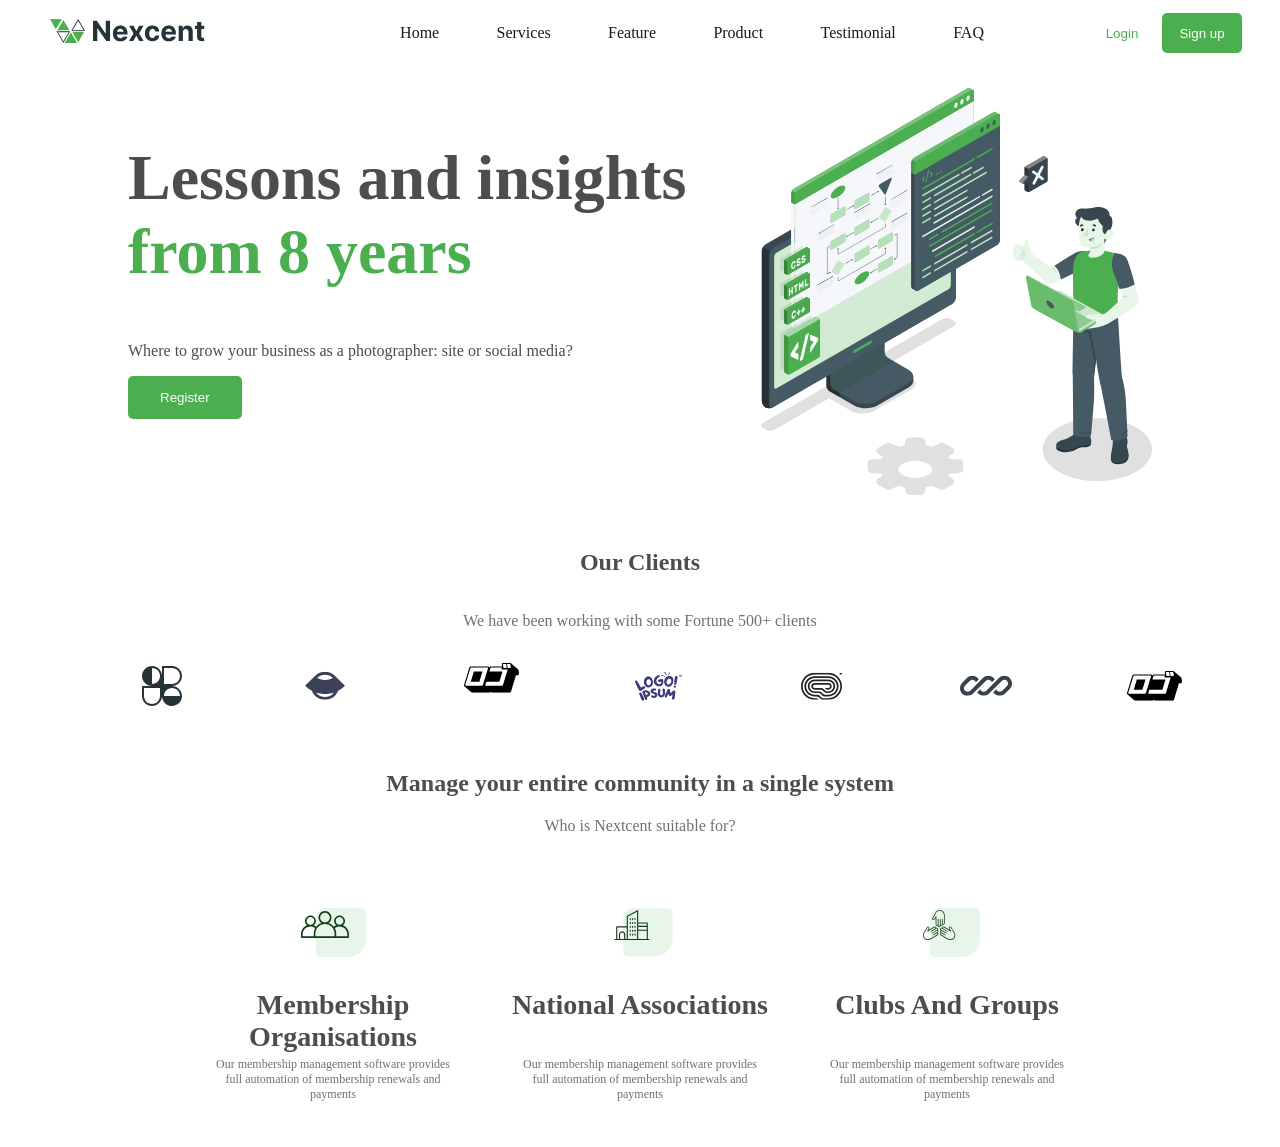
==== index.html @ 5fddf8cb "added community container to main" ====
<!DOCTYPE html>
<html lang="en">
<head>
    <meta charset="UTF-8">
    <meta name="viewport" content="width=device-width, initial-scale=1.0">
    <title>Portfolio</title>
    <link rel="stylesheet" href="assets/css/styles.css">
    <link rel="stylesheet" href="assets/css/global.css">
    <link rel="stylesheet" href="https://cdnjs.cloudflare.com/ajax/libs/font-awesome/6.4.0/css/all.min.css">
</head>
<body>

    <!-- header content start -->
    <header>
        <div class="flex-header">
            <div class="company-logo">
                <div class="company-img">
                    <img src="assets/images/svg/logo/header-company-logo.svg" alt="Company Logo">
                </div>
            </div>
            <div class="group-menu">
                <nav class="heading-navigation">
                    <ul class="navbar-items">
                        <li class="navbar-item"><a href="#">Home</a></li>
                        <li class="navbar-item"><a href="#">Services</a></li>
                        <li class="navbar-item"><a href="#">Feature</a></li>
                        <li class="navbar-item"><a href="#">Product</a></li>
                        <li class="navbar-item"><a href="#">Testimonial</a></li>
                        <li class="navbar-item"><a href="#">FAQ</a></li>
                    </ul>
                </nav>
            </div>
            <div class="login-signup">
                <div class="login-area">
                    <button>Login</button>
                </div>
                <div class="signup-area">
                    <button>Sign up</button>
                </div>
            </div>
        </div>
    </header>
    <!-- header content end -->

    <!-- main content start -->
    <main>
        <div class="flex-main">
            <!-- hero container start-->
            <section class="hero">
                <div class="hero-container">
                    <div class="hero-side hero-left-frame">
                        <div class="hero-text">
                            <h1>Lessons and insights <span style="color: var(--green-bg-color)">from 8 years</span></h1>
                            <p>Where to grow your business as a photographer: site or social media?</p>
                        </div>
                        <div class="hero-button">
                            <button>Register</button>
                        </div>
                    </div>
                    <div class="hero-side hero-right-illustration">
                        <div class="right-illustration">
                            <img src="assets/images/svg/main/main-right-side.svg" alt="" class="src">
                        </div>
                    </div>
                </div>
            </section>
            <!-- hero container end-->


            <!-- clients container end-->
            <section class="clients">
                <div class="clients-container">
                    <div class="clients-start">
                        <h2>Our Clients</h2>
                        <p>We have been working with some Fortune 500+ clients</p>
                    </div>
                    <div class="clients-end">
                        <nav class="client-logos navigation">
                            <ul class="clients-nav-items">
                                <li class="clients-nav-item">
                                    <img src="assets/images/svg/main/client/client-logo-1.svg" alt="Client Logo 1">
                                </li>
                                <li class="clients-nav-item">
                                    <img src="assets/images/svg/main/client/client-logo-2.svg" alt="Client Logo 1">
                                </li>
                                <li class="clients-nav-item">
                                    <img src="assets/images/svg/main/client/client-logo-3.svg" alt="Client Logo 1">
                                </li>
                                <li class="clients-nav-item">
                                    <img src="assets/images/svg/main/client/client-logo-4.svg" alt="Client Logo 1">
                                </li>
                                <li class="clients-nav-item">
                                    <img src="assets/images/svg/main/client/client-logo-5.svg" alt="Client Logo 1">
                                </li>
                                <li class="clients-nav-item">
                                    <img src="assets/images/svg/main/client/client-logo-6.svg" alt="Client Logo 1">
                                </li>
                                <li class="clients-nav-item">
                                    <img src="assets/images/svg/main/client/client-logo-7.svg" alt="Client Logo 1">
                                </li>
                            </ul>
                        </nav>
                    </div>
                </div>
            </section>
            <!-- clients container end-->


            <!-- community container start-->
            <section class="community">
                <div class="community-container">
                    <div class="community-start">
                        <h2>Manage your entire community in a single system</h2>
                        <p>Who is Nextcent suitable for?</p>
                    </div>
                    <div class="community-end">
                        <div class="community-members">
                            <div class="community-membership">
                                <div class="member">
                                    <img src="assets/images/svg/main/community/logo-1.svg" alt="Member Logo">
                                    <h3>Membership Organisations</h3>
                                </div>
                                <div class="frame-bottom">
                                    <p>Our membership management software provides full automation of membership renewals and payments</p>
                                </div>
                            </div>
                            <div class="community-membership">
                                <div class="member">
                                    <img src="assets/images/svg/main/community/logo-2.svg" alt="Member Logo">
                                    <h3>National Associations</h3>
                                </div>
                                <div class="frame-bottom">
                                    <p>Our membership management software provides full automation of membership renewals and payments</p>
                                </div>
                            </div>
                            <div class="community-membership">
                                <div class="member">
                                    <img src="assets/images/svg/main/community/logo-3.svg" alt="Member Logo">
                                    <h3>Clubs And Groups</h3>
                                </div>
                                <div class="frame-bottom">
                                    <p>Our membership management software provides full automation of membership renewals and payments</p>
                                </div>
                            </div>
                        </div>
                    </div>
                </div>
            </section>
            <!-- community container end-->

        </div>

    </main>
    <!-- main content end -->

</body>
</html>
---- assets/css/styles.css ----
.flex-header{
    width: 1200px;
    display: flex;
    margin: 0 auto;
}

/* company logo */
.company-logo{
    padding:0 10px;
    width: 17%;
    display: flex;
    gap:10px;
    align-self: center;
}

/* group-menu */
.group-menu{
    width: 70%;
    align-self: center;
}
/* heading navigation*/
.heading-navigation{
    padding:0 100px;
}
.heading-navigation .navbar-items {
    display: flex;
    justify-content: space-between;
    align-items: center;
    gap: 20px;
}
.heading-navigation .navbar-item, a{
    list-style: none;
    text-decoration: none;
    color: #18191F;
    font-size: 16px;
}

/* login-signup navigation */
.login-signup{
    width: 13%;
    display: flex;
    justify-content: center;
    align-self: center;
}

.login-signup {
    background-color: #ffffff;
}

.login-signup button{
    background-color: var(--white-color);
    width: 80px;
    height: 40px;
    color: var(--green-bg-color);
    border-radius: 5px;
    border: none;
}
.login-signup .signup-area button{
    background-color: var(--green-bg-color);
    color: var(--white-color);
}




/* main flex hero */
/* main flex hero */
/* main flex hero */

.hero{
    margin: 0 50px;
    /*background-color: #7f2e5c;*/
}
.hero-container{
    margin: 0 40px;
    display: flex;
    /*background-color: #c86f6f;*/
}
.hero-left-frame{
    margin: 30px 30px;
    /*background-color: #9b59b6;*/
    flex: 70%;
}
.hero-left-frame h1{
    color: var(--gray-color);
    font-size: 64px;
}
.hero-left-frame p{
    font-size: 16px;
    font-weight: 400;
    color: var(--gray-color);
}
.hero-button button {
    padding: 14px 32px;
    background-color: var(--green-bg-color);
    border-radius: 5px;
    border: none;
    color: var(--white-color);
}

.hero-right-illustration{
    margin: 30px 30px;
    /*background-color: #9b59b6;*/
    flex: 30%;
}

.right-illustration img{
    width: 391px;
    height: 407px;
}

/* main flex clients */
/* main flex clients */
/* main flex clients */

.clients{
    margin: 0 50px;
    /*background-color: #7f2e5c;*/
}
.clients-container{
    margin: 0 40px;
    display: flex;
    flex-direction: column;
    /*background-color: #c86f6f;*/
}
.clients-start {
    display: flex;
    flex-direction: column;
}

.clients-start > * {
    text-align: center;
}
.clients-start > h2 {
    color: var(--gray-color)
}
.clients-start > p {
    color: var(--info-gray-color)
}

.clients-end .client-logos .clients-nav-items {
    display: flex;
    flex-direction: row;
    justify-content: space-between;
}

.clients-end .client-logos .clients-nav-item {
    list-style: none;
}

/* main flex community */
/* main flex community */
/* main flex community */

.community{
    margin: 0 50px;
    padding: 20px 0;
    /*background-color: #7f2e5c;*/
}
.community-container{
    width: 100%;
    display: flex;
    flex-direction: column;
    align-items: center;
    gap: 50px;
    /*background-color: #c86f6f;*/
}
.community-start > * {
    text-align: center;
}
.community-start > h2 {
    color: var(--gray-color);
}
.community-start > p {
    color: var(--info-gray-color);
}
.community-members {
    display: flex;
    text-align: center;
    gap: 40px;
}
.community-membership .member{
    width: 267px;
    height: 144px;
}
.community-membership .frame-bottom{
    width: 251px;
    height: 60px;
    margin: 2px 8px;
    text-align: center;
}
.community-members img {
    width: 65px;
    height: 56px;
}
.community-members h3 {
    color: var(--gray-color);
    font-size: 28px;
    font-weight: 700;
}
.community-members  p {
    color: var(--info-gray-color);
    font-size: 12px;
}
---- assets/css/global.css ----
:root {
    --white-color: white;
    --green-bg-color: #4CAF4F;

    --gray-color: #4D4D4D;
    --info-gray-color: #717171;
}
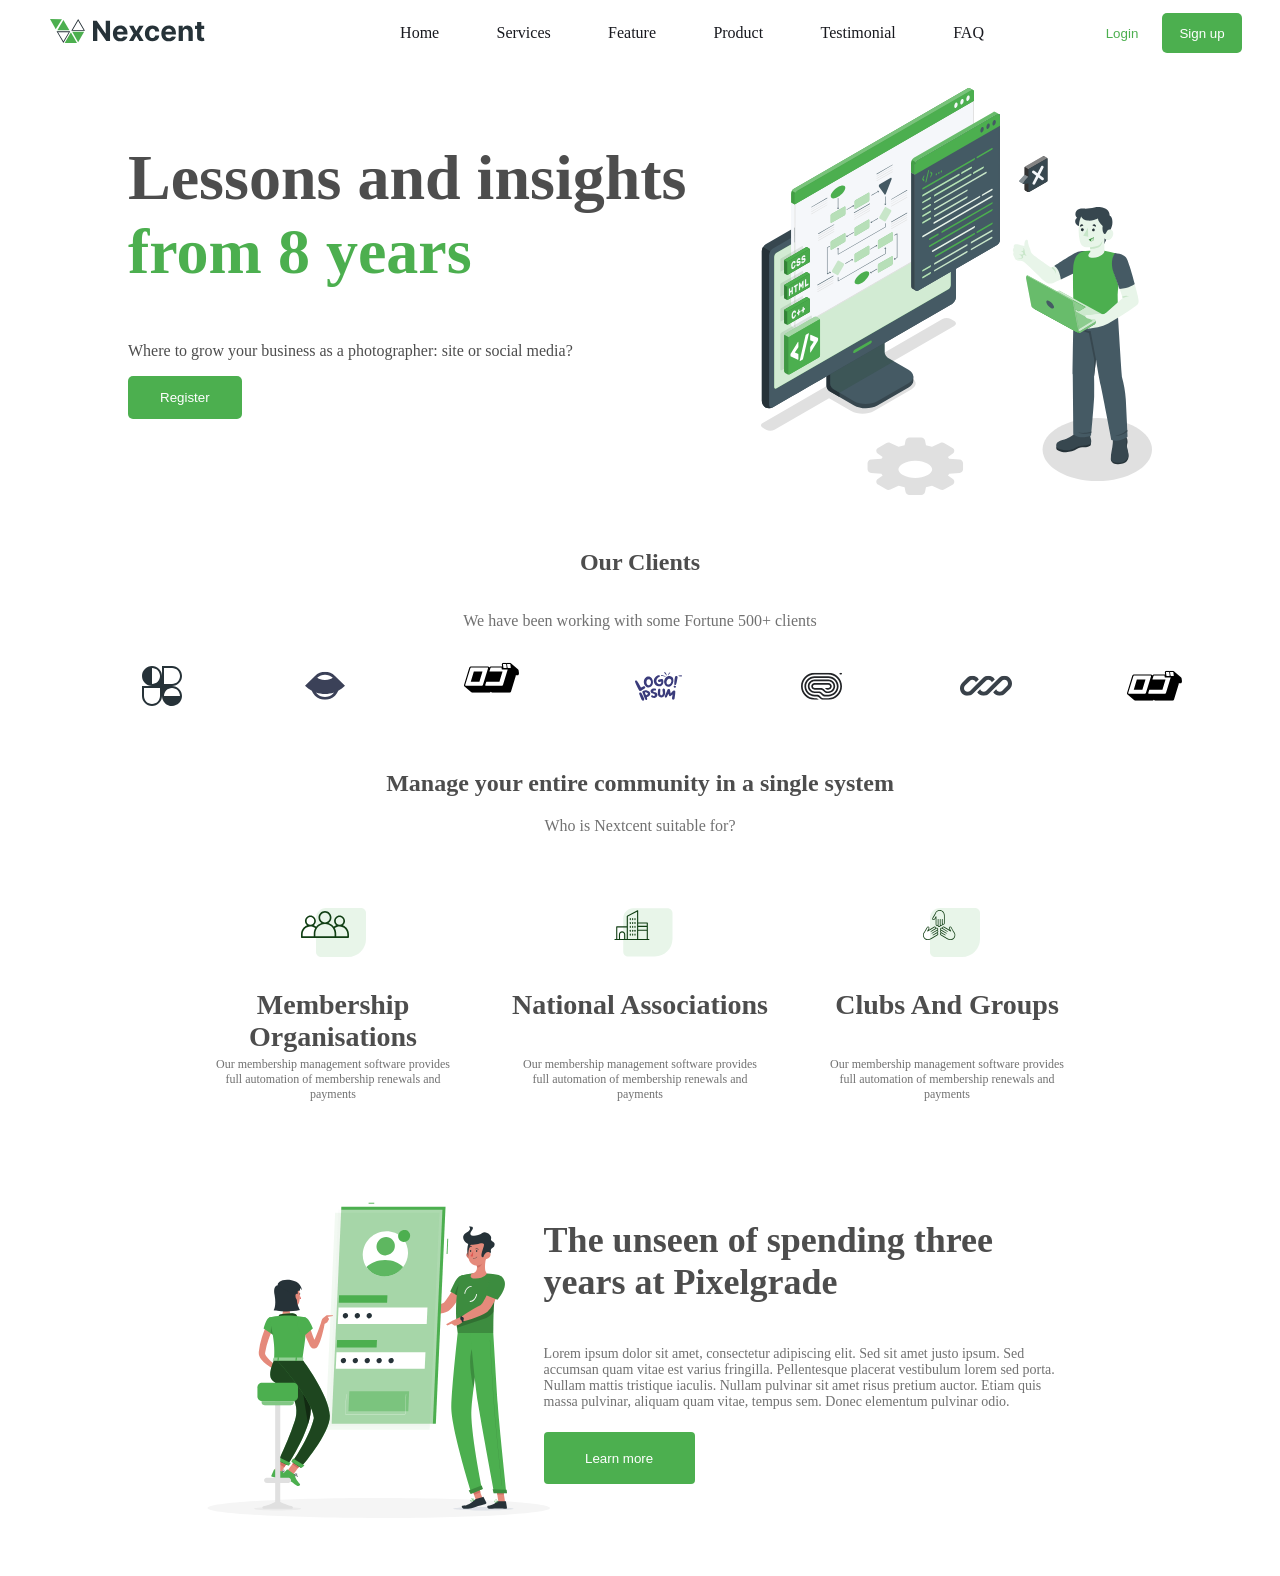
==== commit 7ebb7317: "added unlock to second body main container" ====
--- a/index.html
+++ b/index.html
@@ -150,6 +150,32 @@
 
         </div>
 
+
+        <!-- second body content start -->
+        <div class="second-body">
+
+            <!-- unlock container start-->
+            <section class="unlock">
+                <div class="unlock-container container">
+                    <div class="unlock-start">
+                        <img src="assets/images/svg/body/unlock/logo-1.svg" alt=""/>
+                    </div>
+                    <div class="unlock-end">
+                        <div class="unlock-frame">
+                            <div class="unlock-content">
+                                <h1>The unseen of spending three years at Pixelgrade</h1>
+                                <p>Lorem ipsum dolor sit amet, consectetur adipiscing elit. Sed sit amet justo ipsum. Sed accumsan quam vitae est varius fringilla. Pellentesque placerat vestibulum lorem sed porta. Nullam mattis tristique iaculis. Nullam pulvinar sit amet risus pretium auctor. Etiam quis massa pulvinar, aliquam quam vitae, tempus sem. Donec elementum pulvinar odio.</p>
+                            </div>
+                            <button>Learn more</button>
+                        </div>
+                    </div>
+                </div>
+            </section>
+            <!-- unlock container end-->
+
+        </div>
+        <!-- body content end -->
+
     </main>
     <!-- main content end -->
 
--- a/assets/css/styles.css
+++ b/assets/css/styles.css
@@ -202,3 +202,53 @@
     color: var(--info-gray-color);
     font-size: 12px;
 }
+
+/* second body unlock */
+/* second body unlock */
+/* second body unlock */
+
+.community{
+    max-width: 1440px;
+    margin: 0 50px;
+    /*background-color: #7f2e5c;*/
+}
+.unlock {
+    padding: 50px 0;
+}
+.unlock-container{
+    margin: 0 150px;
+    display: flex;
+}
+.unlock-start{
+    display: flex;
+    width: 40%;
+}
+.unlock-end{
+    display: flex;
+    width: 60%;
+}
+.unlock-content {
+    width: 90%;
+    display: flex;
+    flex-direction: column;
+}
+.unlock-content h1 {
+    color: var(--gray-color);
+    font-size: 36px;
+    font-weight: 600;
+}
+.unlock-content p {
+    color: var(--info-gray-color);
+    font-size: 14px;
+    font-weight: 400;
+    padding-bottom: 8px;
+}
+.unlock-frame button {
+    width:151px;
+    height: 52px;
+    background-color: var(--green-bg-color);
+    color:var(--white-color);
+    border-radius: 4px;
+    border:none;
+}
+
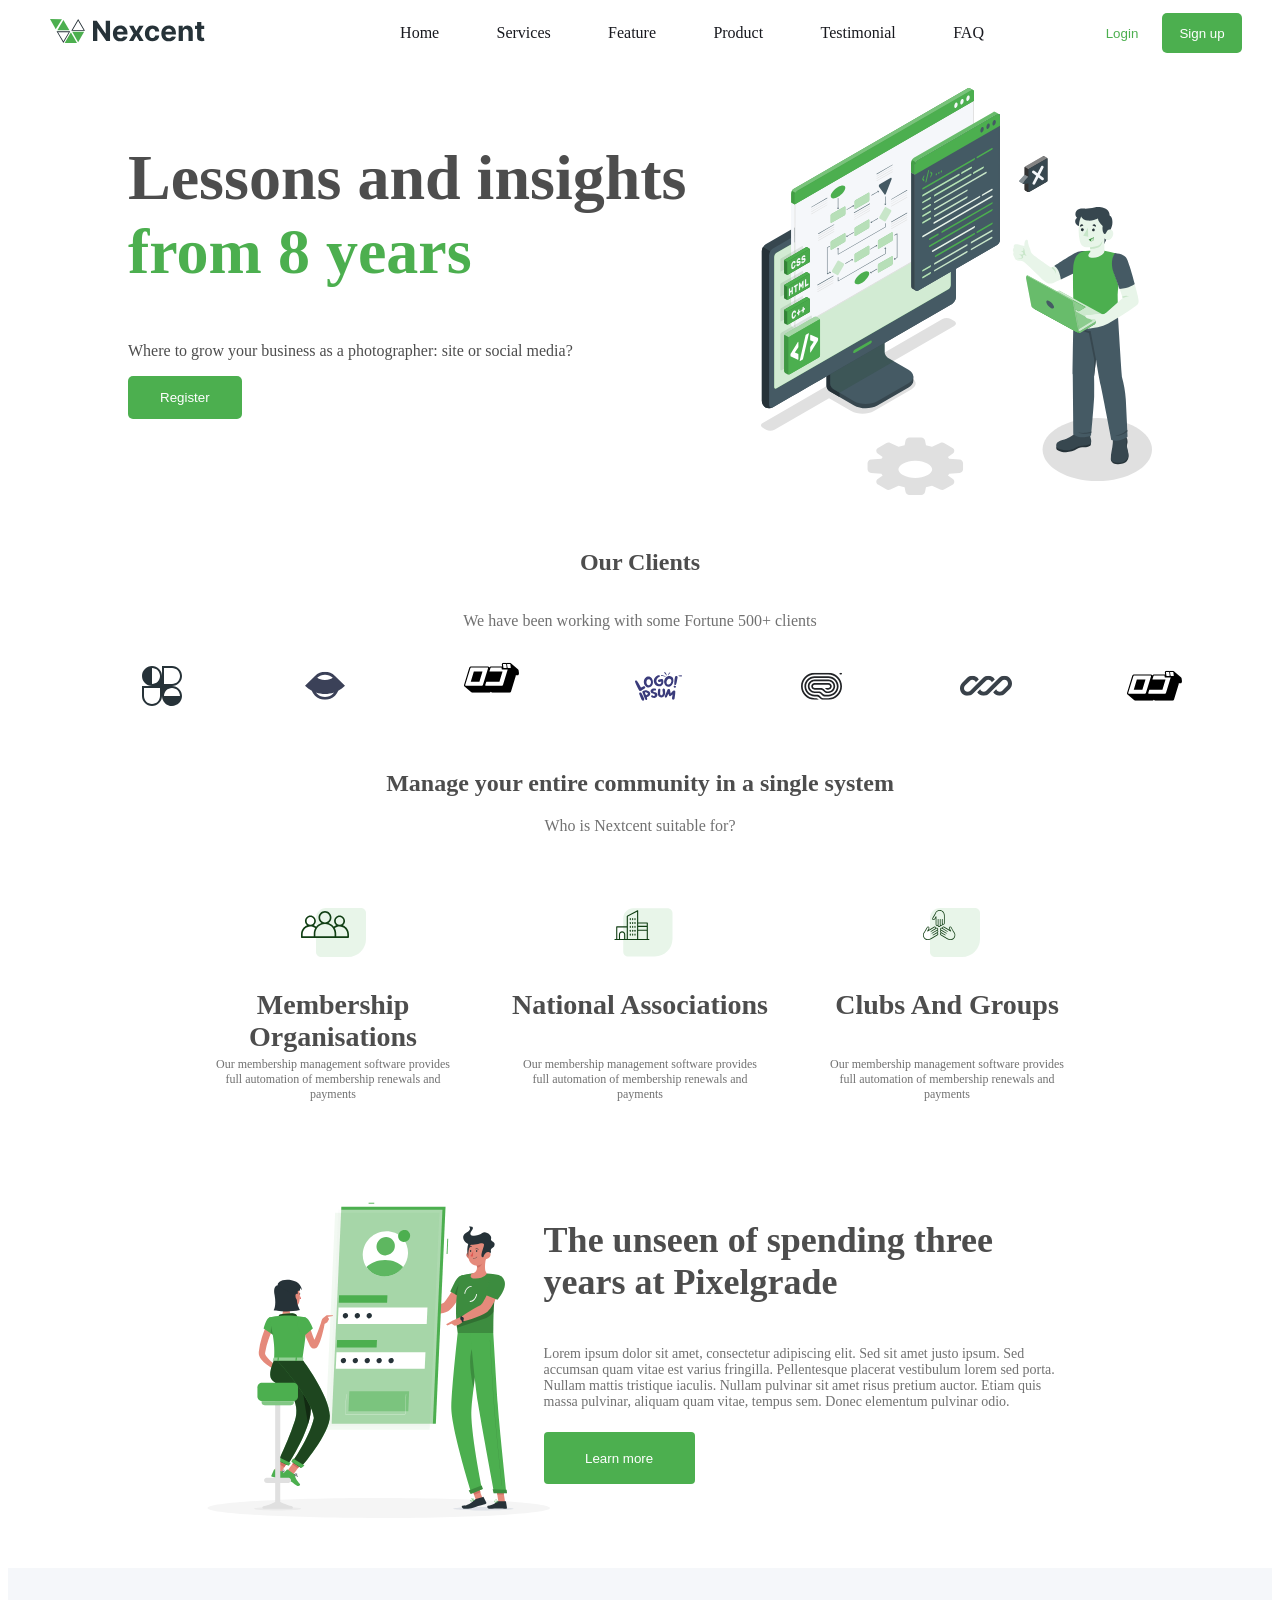
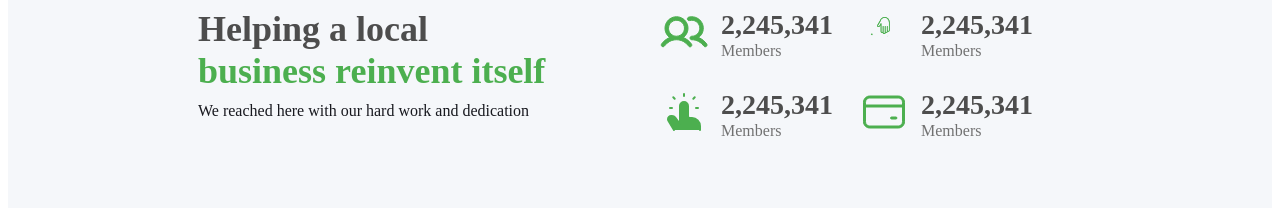
==== commit f591122a: "added achievements to second body container" ====
--- a/index.html
+++ b/index.html
@@ -173,6 +173,60 @@
             </section>
             <!-- unlock container end-->
 
+            <!-- achievements container start-->
+            <section class="achievements">
+                <div class="achievements-container container">
+                    <div class="achievements-start">
+                        <div class="header">
+                            <p class="title1">Helping a local</p>
+                            <p class="title2">business reinvent itself</p>
+                        </div>
+                        <p class="description">We reached here with our hard work and dedication</p>
+                    </div>
+                    <div class="achievements-end">
+                        <div class="achievements-counts">
+                            <div class="achievements-row">
+                                <div class="achievements-logo">
+                                    <img src="assets/images/svg/body/achievements/logo-1.svg" alt=""/>
+                                </div>
+                                <div class="achievements-text">
+                                    <h4>2,245,341</h4>
+                                    <p>Members</p>
+                                </div>
+                            </div>
+                            <div class="achievements-row">
+                                <div class="achievements-logo">
+                                    <img src="assets/images/svg/body/achievements/logo-2.svg" alt=""/>
+                                </div>
+                                <div class="achievements-text">
+                                    <h4>2,245,341</h4>
+                                    <p>Members</p>
+                                </div>
+                            </div>
+                            <div class="achievements-row">
+                                <div class="achievements-logo">
+                                    <img src="assets/images/svg/body/achievements/logo-3.svg" alt=""/>
+                                </div>
+                                <div class="achievements-text">
+                                    <h4>2,245,341</h4>
+                                    <p>Members</p>
+                                </div>
+                            </div>
+                            <div class="achievements-row">
+                                <div class="achievements-logo">
+                                    <img src="assets/images/svg/body/achievements/logo-4.svg" alt=""/>
+                                </div>
+                                <div class="achievements-text">
+                                    <h4>2,245,341</h4>
+                                    <p>Members</p>
+                                </div>
+                            </div>
+                        </div>
+                    </div>
+                </div>
+            </section>
+            <!-- achievements container end-->
+
         </div>
         <!-- body content end -->
 
--- a/assets/css/styles.css
+++ b/assets/css/styles.css
@@ -252,3 +252,70 @@
     border:none;
 }
 
+
+
+/* second body achievements */
+/* second body achievements */
+/* second body achievements */
+
+.achievements{
+    background-color: #F5F7FA;
+}
+.achievements-container{
+    margin: 0 150px;
+    padding: 40px 40px;
+    display: flex;
+    gap: 40px;
+}
+.achievements-start {
+    flex: 50%;
+}
+.achievements-start * {
+    margin: 0;
+}
+.achievements-start .title1 {
+    font-size: 36px;
+    font-weight: 600;
+    color: var(--gray-color)
+}
+.achievements-start .title2 {
+    font-size: 36px;
+    font-weight: 600;
+    color: var(--green-bg-color)
+}
+.achievements-start .description {
+    font-size: 16px;
+    margin-top:10px;
+    font-weight: 400;
+    color: #18191F;
+}
+.achievements-end{
+    flex: 50%;
+}
+
+.achievements-counts {
+    width: 400px;
+    height: 160px;
+    display: flex;
+    flex-wrap: wrap;
+}
+.achievements-row {
+    flex: 35%;
+    display: flex;
+}
+.achievements-logo {
+    width: 30%;
+}
+.achievements-text *{
+    margin:1px;
+}
+.achievements-text h4{
+    font-size: 28px;
+    font-weight: 700;
+    color: var(--gray-color)
+}
+.achievements-text p{
+    font-size: 16px;
+    font-weight: 400;
+    color: var(--info-gray-color)
+}
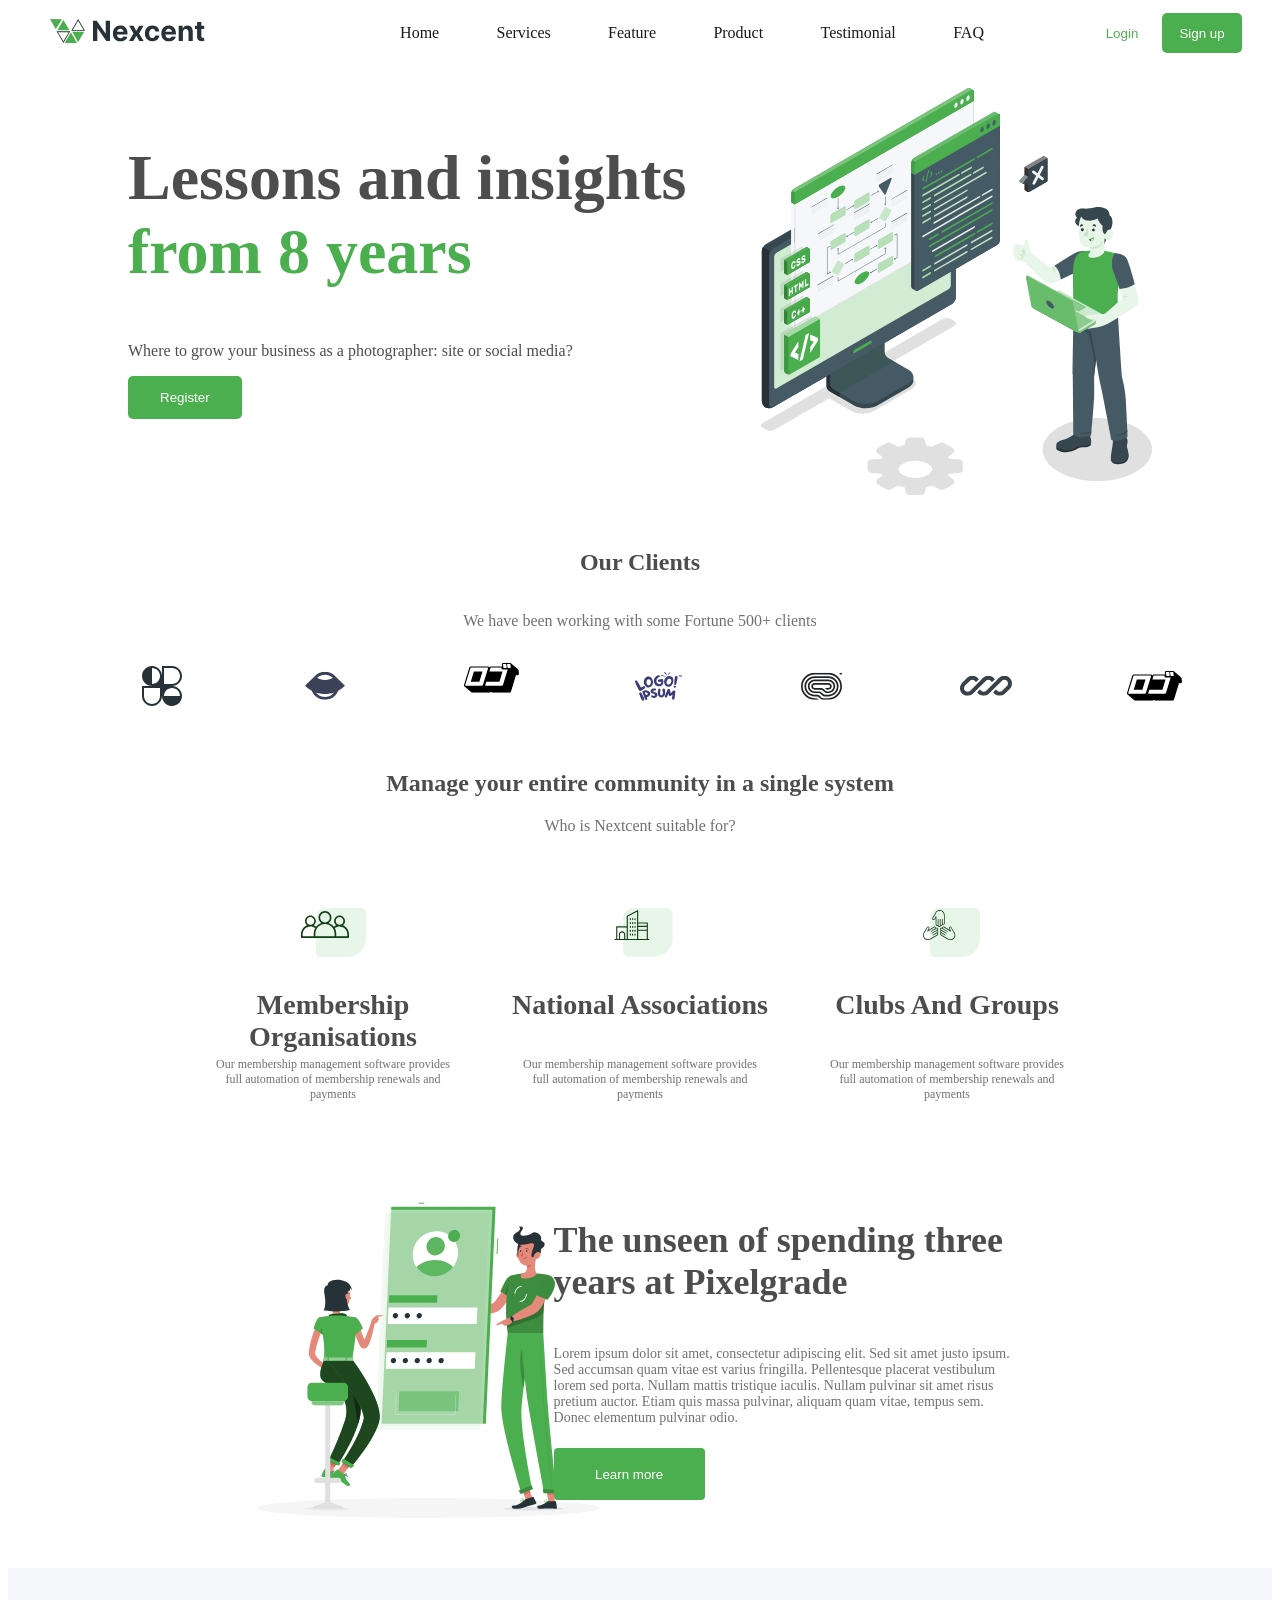
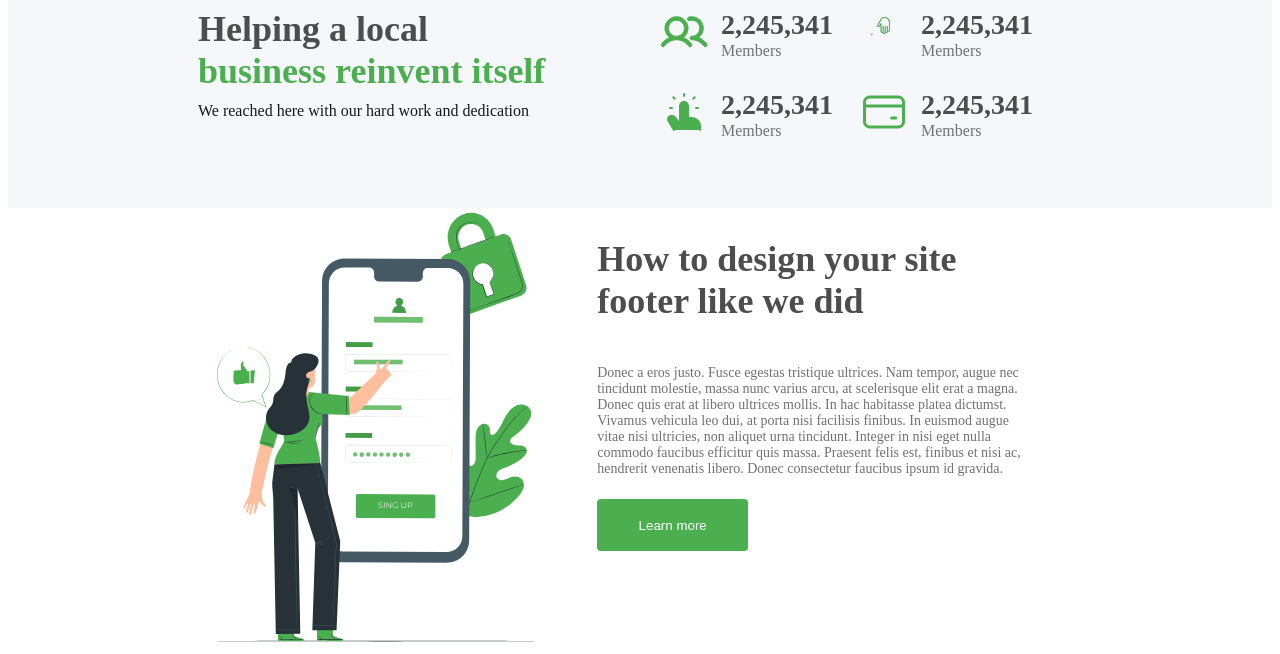
==== commit 881a1700: "added calendar to second body container" ====
--- a/index.html
+++ b/index.html
@@ -227,6 +227,25 @@
             </section>
             <!-- achievements container end-->
 
+            <!-- calendar container start-->
+            <section class="calendar">
+                <div class="calendar-container container">
+                    <div class="calendar-start">
+                        <img src="assets/images/svg/body/calendar/logo-1.svg" alt=""/>
+                    </div>
+                    <div class="calendar-end">
+                        <div class="calendar-frame">
+                            <div class="calendar-content">
+                                <h1>How to design your site footer like we did</h1>
+                                <p>Donec a eros justo. Fusce egestas tristique ultrices. Nam tempor, augue nec tincidunt molestie, massa nunc varius arcu, at scelerisque elit erat a magna. Donec quis erat at libero ultrices mollis. In hac habitasse platea dictumst. Vivamus vehicula leo dui, at porta nisi facilisis finibus. In euismod augue vitae nisi ultricies, non aliquet urna tincidunt. Integer in nisi eget nulla commodo faucibus efficitur quis massa. Praesent felis est, finibus et nisi ac, hendrerit venenatis libero. Donec consectetur faucibus ipsum id gravida.</p>
+                            </div>
+                            <button>Learn more</button>
+                        </div>
+                    </div>
+                </div>
+            </section>
+            <!-- calendar container end-->
+
         </div>
         <!-- body content end -->
 
--- a/assets/css/styles.css
+++ b/assets/css/styles.css
@@ -207,7 +207,7 @@
 /* second body unlock */
 /* second body unlock */
 
-.community{
+.unlock{
     max-width: 1440px;
     margin: 0 50px;
     /*background-color: #7f2e5c;*/
@@ -253,7 +253,6 @@
 }
 
 
-
 /* second body achievements */
 /* second body achievements */
 /* second body achievements */
@@ -318,4 +317,48 @@
     font-size: 16px;
     font-weight: 400;
     color: var(--info-gray-color)
-}+}
+
+
+/* second body calendar */
+/* second body calendar */
+/* second body calendar */
+
+.calendar{
+    margin: 0 150px;
+}
+.calendar-container{
+    display: flex;
+    gap: 100px;
+}
+.calendar-start{
+    width: 30%;
+}
+.calendar-end{
+    padding: 0 50px;
+    width: 70%;
+}
+.calendar-content {
+    width: 90%;
+    display: flex;
+    flex-direction: column;
+}
+.calendar-content h1 {
+    color: var(--gray-color);
+    font-size: 36px;
+    font-weight: 600;
+}
+.calendar-content p {
+    color: var(--info-gray-color);
+    font-size: 14px;
+    font-weight: 400;
+    padding-bottom: 8px;
+}
+.calendar-frame button {
+    width:151px;
+    height: 52px;
+    background-color: var(--green-bg-color);
+    color:var(--white-color);
+    border-radius: 4px;
+    border:none;
+}
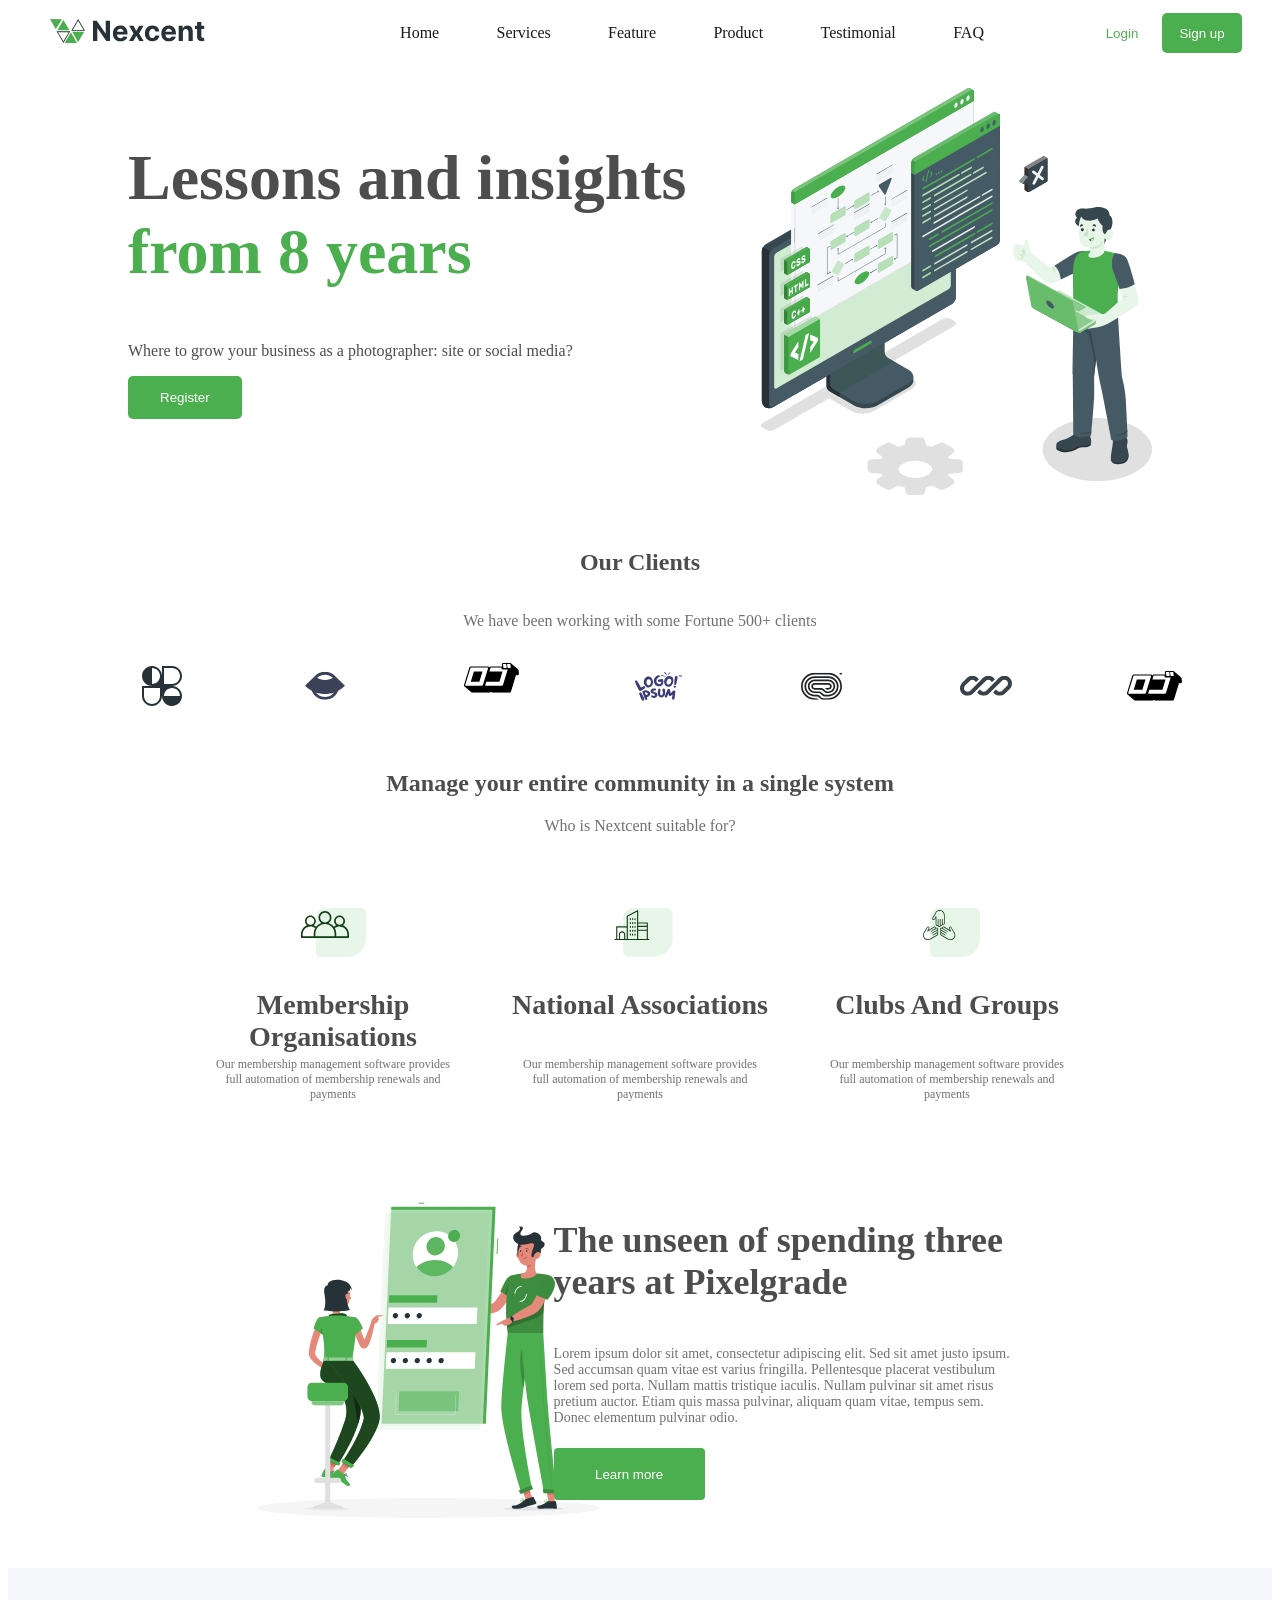
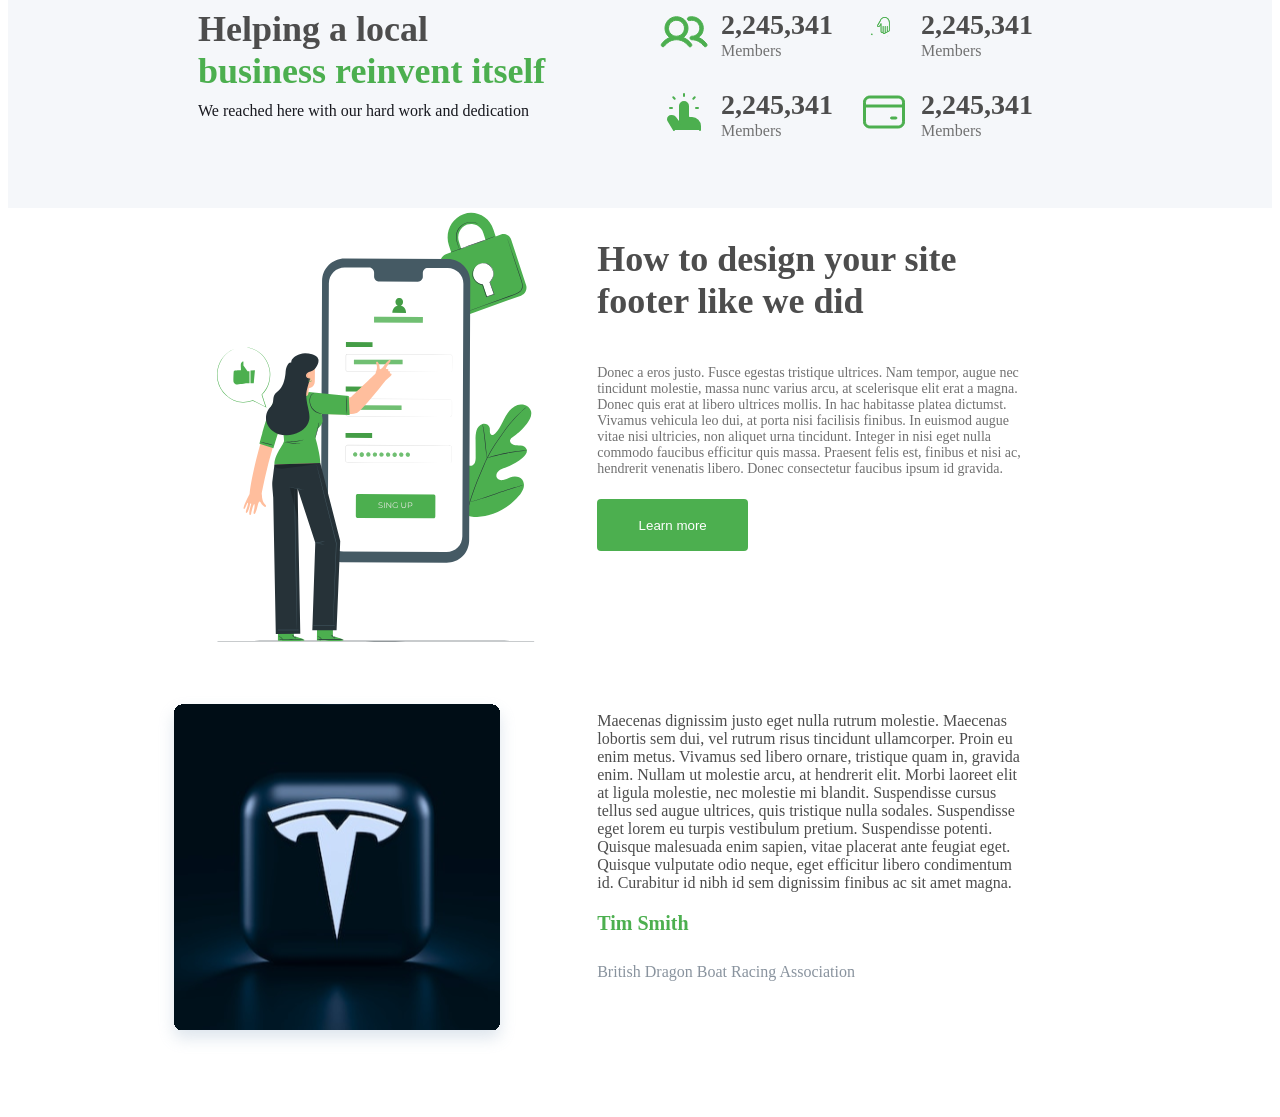
==== commit cf0d7cdf: "added customer to second body container" ====
--- a/index.html
+++ b/index.html
@@ -246,6 +246,29 @@
             </section>
             <!-- calendar container end-->
 
+            <!-- customer container start-->
+            <section class="customer">
+                <div class="customer-container container">
+                    <div class="customer-start">
+                        <img src="assets/images/svg/body/customer/logo-1.svg" alt=""/>
+                    </div>
+                    <div class="customer-end">
+                        <div class="customer-frame">
+                            <div class="customer-content">
+                                <p class="header">Maecenas dignissim justo eget nulla rutrum molestie. Maecenas lobortis sem dui, vel rutrum risus tincidunt ullamcorper. Proin eu enim metus. Vivamus sed libero ornare, tristique quam in, gravida enim. Nullam ut molestie arcu, at hendrerit elit. Morbi laoreet elit at ligula molestie, nec molestie mi blandit. Suspendisse cursus tellus sed augue ultrices, quis tristique nulla sodales. Suspendisse eget lorem eu turpis vestibulum pretium. Suspendisse potenti. Quisque malesuada enim sapien, vitae placerat ante feugiat eget. Quisque vulputate odio neque, eget efficitur libero condimentum id. Curabitur id nibh id sem dignissim finibus ac sit amet magna.</p>
+                                <p class="fullname">
+                                    Tim Smith
+                                </p>
+                                <p class="description">
+                                    British Dragon Boat Racing Association
+                                </p>
+                            </div>
+                        </div>
+                    </div>
+                </div>
+            </section>
+            <!-- customer container end-->
+
         </div>
         <!-- body content end -->
 
--- a/assets/css/styles.css
+++ b/assets/css/styles.css
@@ -362,3 +362,54 @@
     border-radius: 4px;
     border:none;
 }
+
+
+/* second body customer */
+/* second body customer */
+/* second body customer */
+
+
+.customer{
+    padding: 50px 0 ;
+    margin: 0 150px;
+}
+.customer-container{
+    display: flex;
+    gap: 100px;
+}
+.customer-start{
+    width: 30%;
+}
+.customer-end{
+    padding: 0 50px;
+    width: 70%;
+}
+.customer-content {
+    width: 90%;
+    flex-direction: column;
+}
+.customer-content .header {
+    color: var(--gray-color);
+    font-size: 16px;
+    font-weight: 500;
+}
+.customer-content .fullname {
+    color: var(--green-bg-color);
+    font-size: 20px;
+    font-weight: 600;
+    padding-bottom: 8px;
+}
+.customer-content .description {
+    color: #89939E;
+    font-size: 16px;
+    font-weight: 400;
+    padding-bottom: 8px;
+}
+.customer-frame button {
+    width:151px;
+    height: 52px;
+    background-color: var(--green-bg-color);
+    color:var(--white-color);
+    border-radius: 4px;
+    border:none;
+}
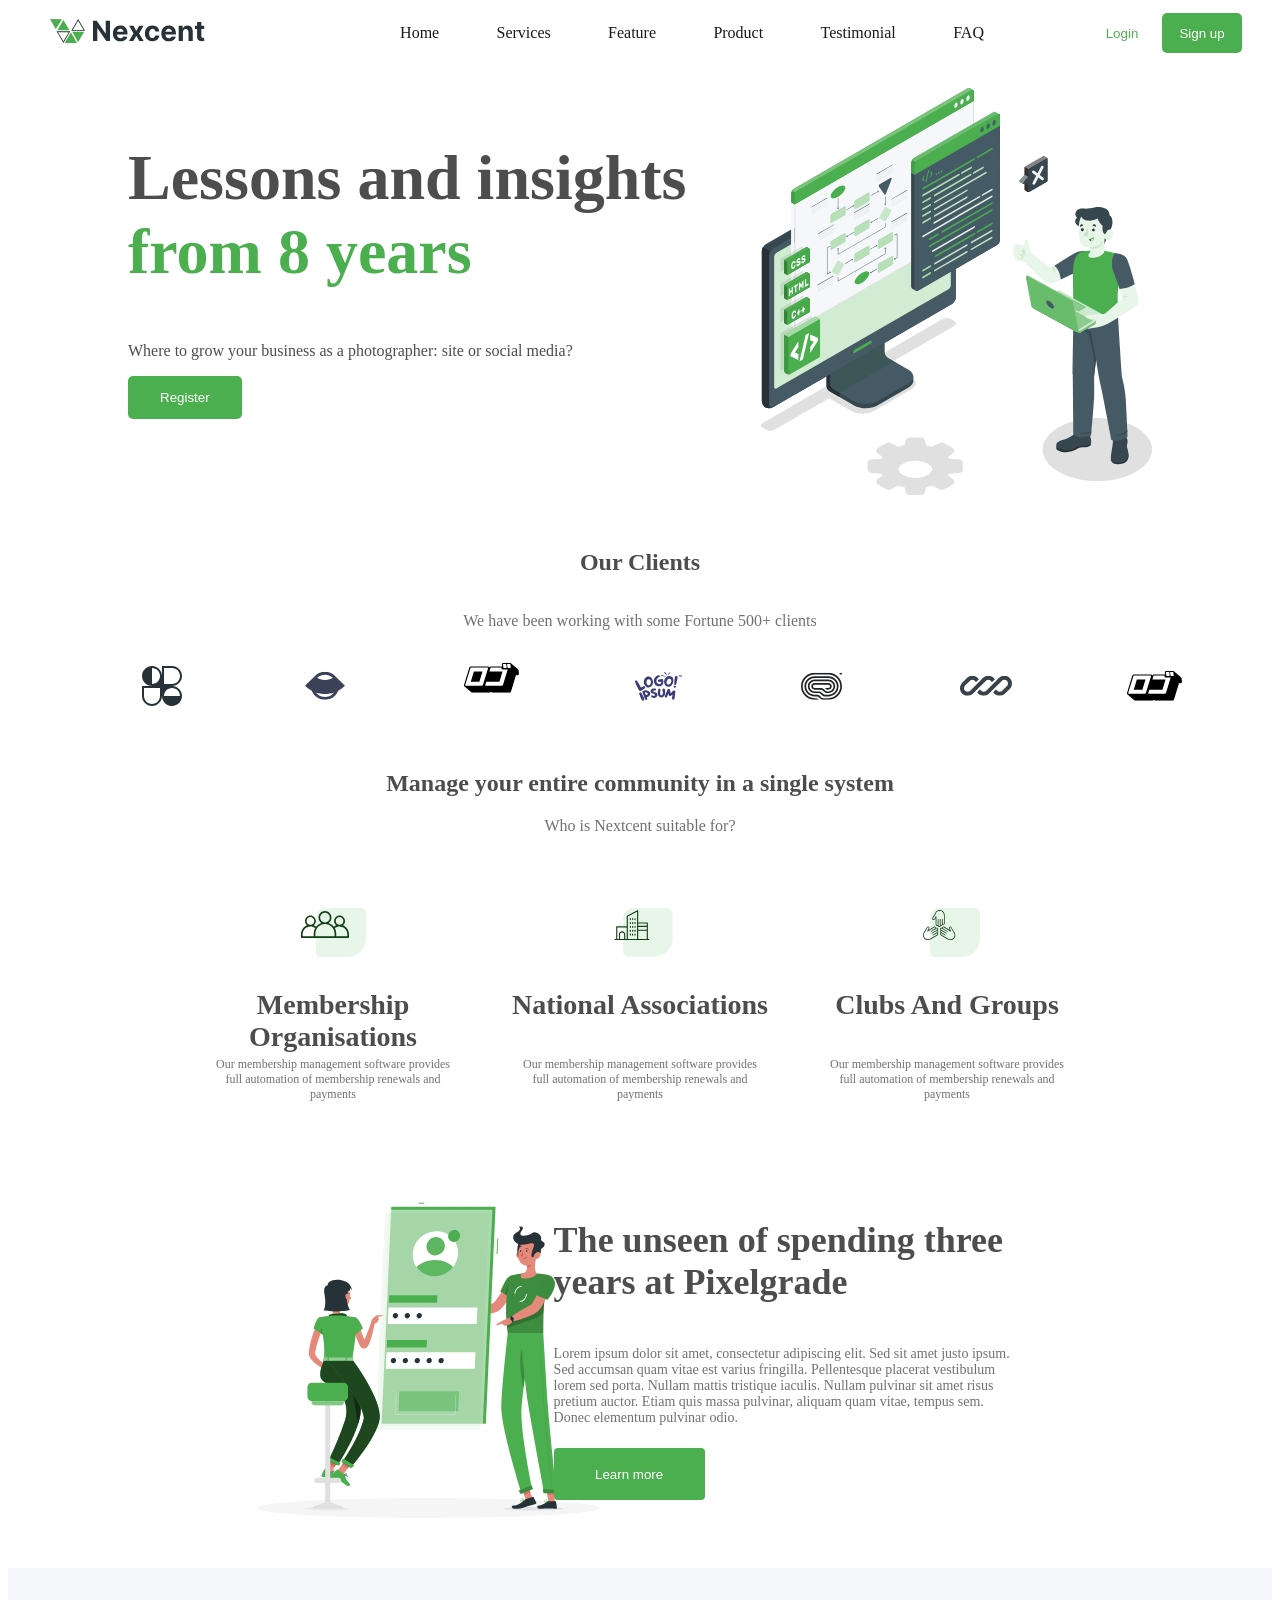
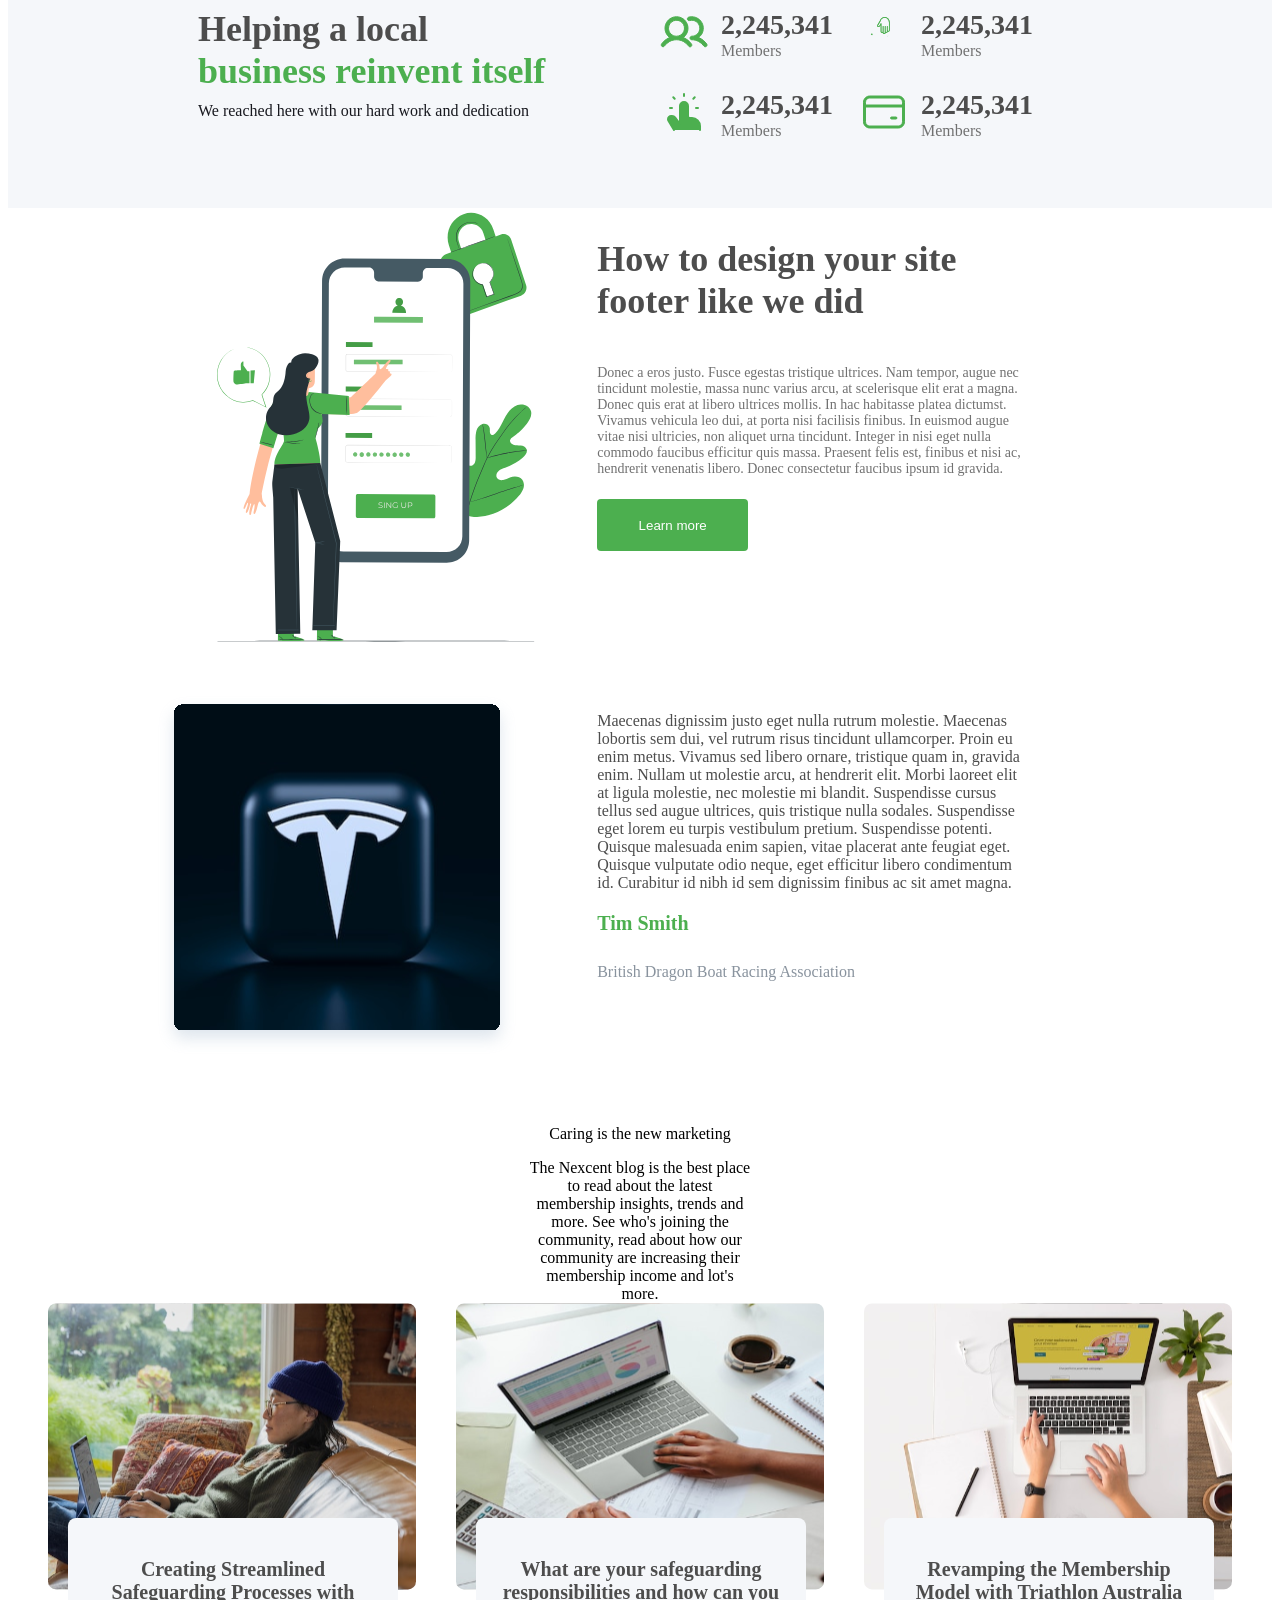
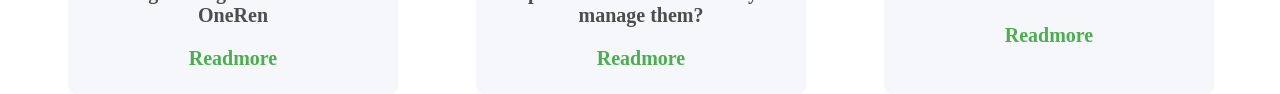
==== commit 24d93458: "added community v2 to second body container" ====
--- a/index.html
+++ b/index.html
@@ -269,6 +269,40 @@
             </section>
             <!-- customer container end-->
 
+            <!-- customer container start-->
+            <section class="community-v2">
+                <div class="community-v2-container container">
+                    <div class="community-v2-start">
+                        <p class="header">Caring is the new marketing</p>
+                        <p class="description">The Nexcent blog is the best place to read about the latest membership insights, trends and more. See who's joining the community, read about how our community are increasing their membership income and lot's more.</p>
+                    </div>
+                    <div class="community-v2-end">
+                        <div class="community-v2-frame">
+                            <img src="assets/images/svg/body/community/logo-1.svg" alt=""/>
+                            <div class="community-v2-content">
+                                <p class="header">Creating Streamlined Safeguarding Processes with OneRen</p>
+                                <p class="more">Readmore</p>
+                            </div>
+                        </div>
+                        <div class="community-v2-frame">
+                            <img src="assets/images/svg/body/community/logo-2.svg" alt=""/>
+                            <div class="community-v2-content">
+                                <p class="header">What are your safeguarding responsibilities and how can you manage them?</p>
+                                <p class="more">Readmore</p>
+                            </div>
+                        </div>
+                        <div class="community-v2-frame">
+                            <img src="assets/images/svg/body/community/logo-3.svg" alt=""/>
+                            <div class="community-v2-content">
+                                <p class="header">Revamping the Membership Model with Triathlon Australia</p>
+                                <p class="more">Readmore</p>
+                            </div>
+                        </div>
+                    </div>
+                </div>
+            </section>
+            <!-- customer container end-->
+
         </div>
         <!-- body content end -->
 
--- a/assets/css/styles.css
+++ b/assets/css/styles.css
@@ -413,3 +413,54 @@
     border-radius: 4px;
     border:none;
 }
+
+
+/* second body community-v2 */
+/* second body community-v2 */
+/* second body community-v2 */
+
+.community-v2{
+    margin: 0 100px 10px 100px;
+}
+.community-v2-container{
+    display: flex;
+    flex-direction: column;
+}
+.community-v2-start{
+    text-align: center;
+}
+.community-v2-start .description{
+    margin: 0 420px;
+}
+.community-v2-end{
+    display: flex;
+    justify-content: center;
+    align-items: center;
+    gap: 40px;
+}
+.community-v2-frame{
+    position: relative;
+}
+.community-v2-content {
+    width: 330px;
+    height: 176px;
+    bottom:-100px;
+    left:20px;
+    z-index: 1;
+    border-radius: 8px;
+    background: #F5F7FA;
+    position: absolute;
+    text-align: center;
+}
+.community-v2-content .header {
+    padding: 20px 20px 0 20px;
+    color: var(--gray-color);
+    font-size: 20px;
+    font-weight: 600;
+}
+.community-v2-content .more {
+    color: var(--green-bg-color);
+    font-size: 20px;
+    font-weight: 600;
+}
+
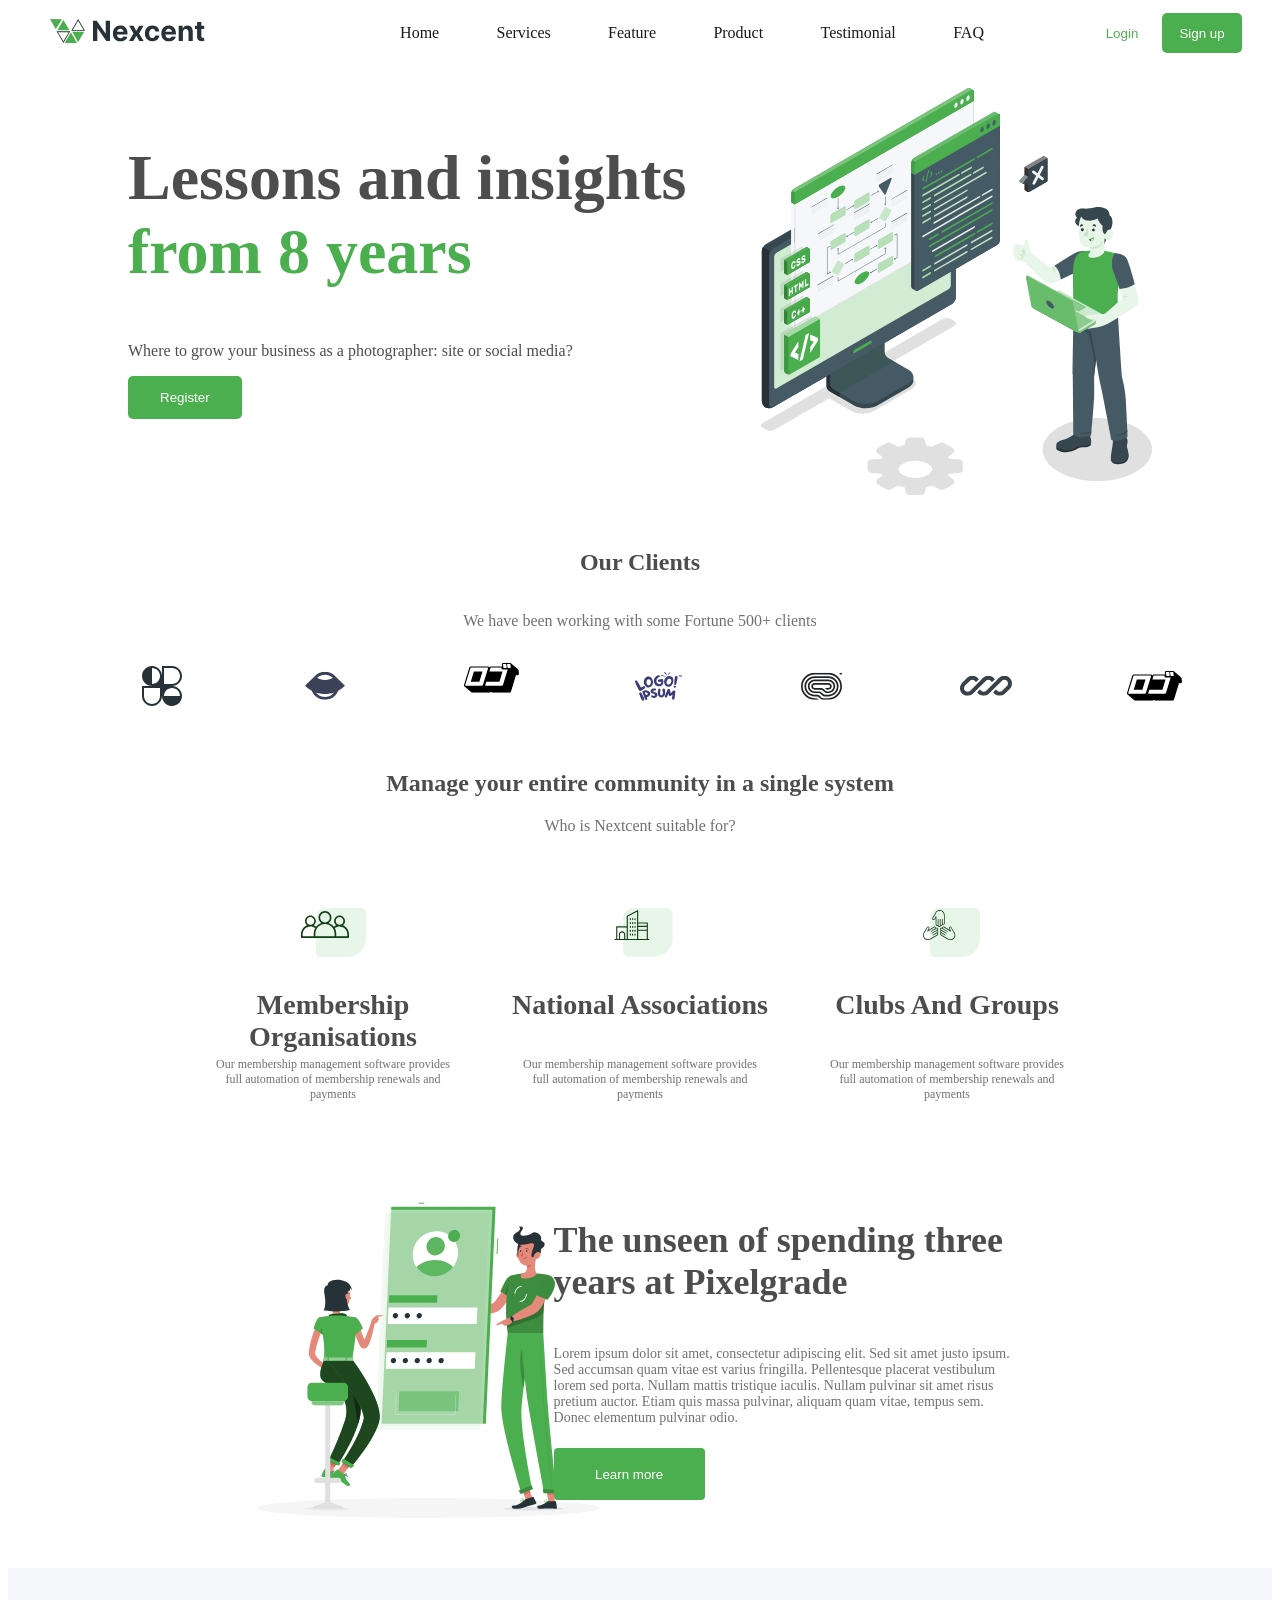
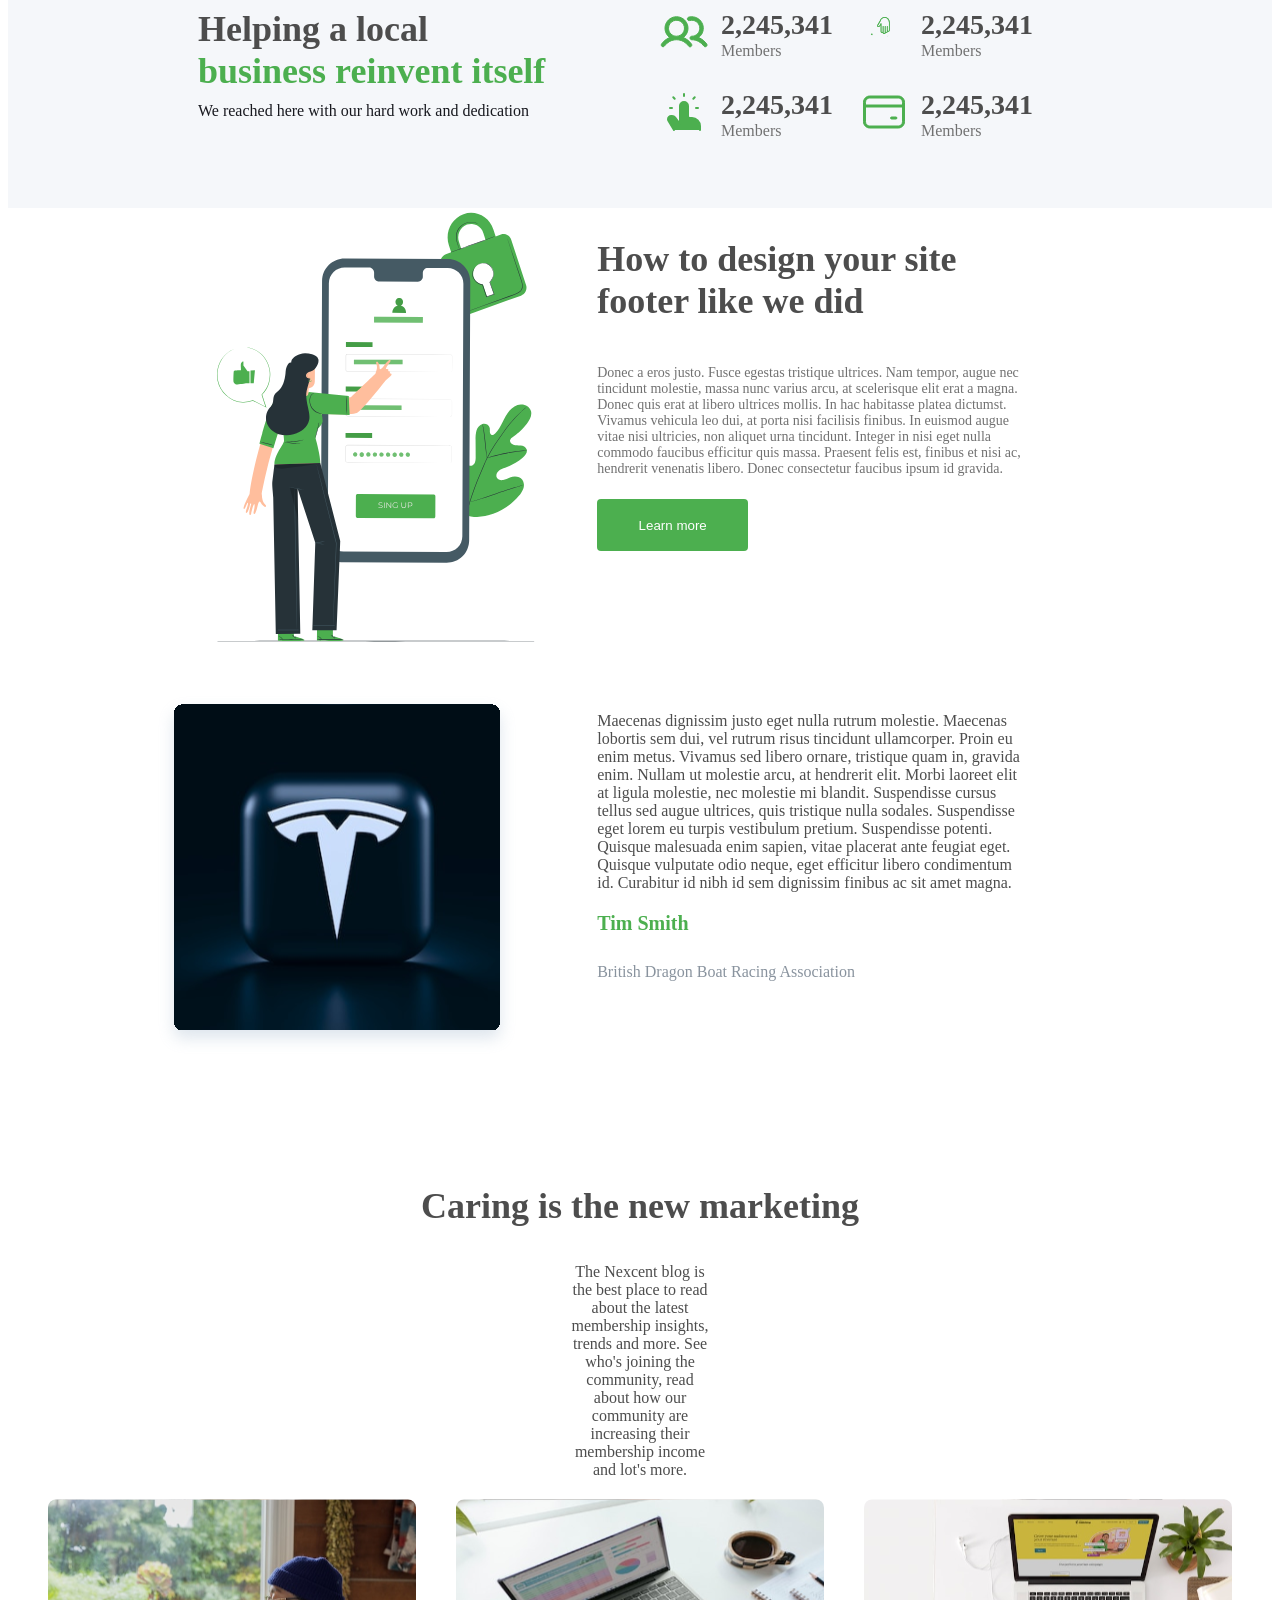
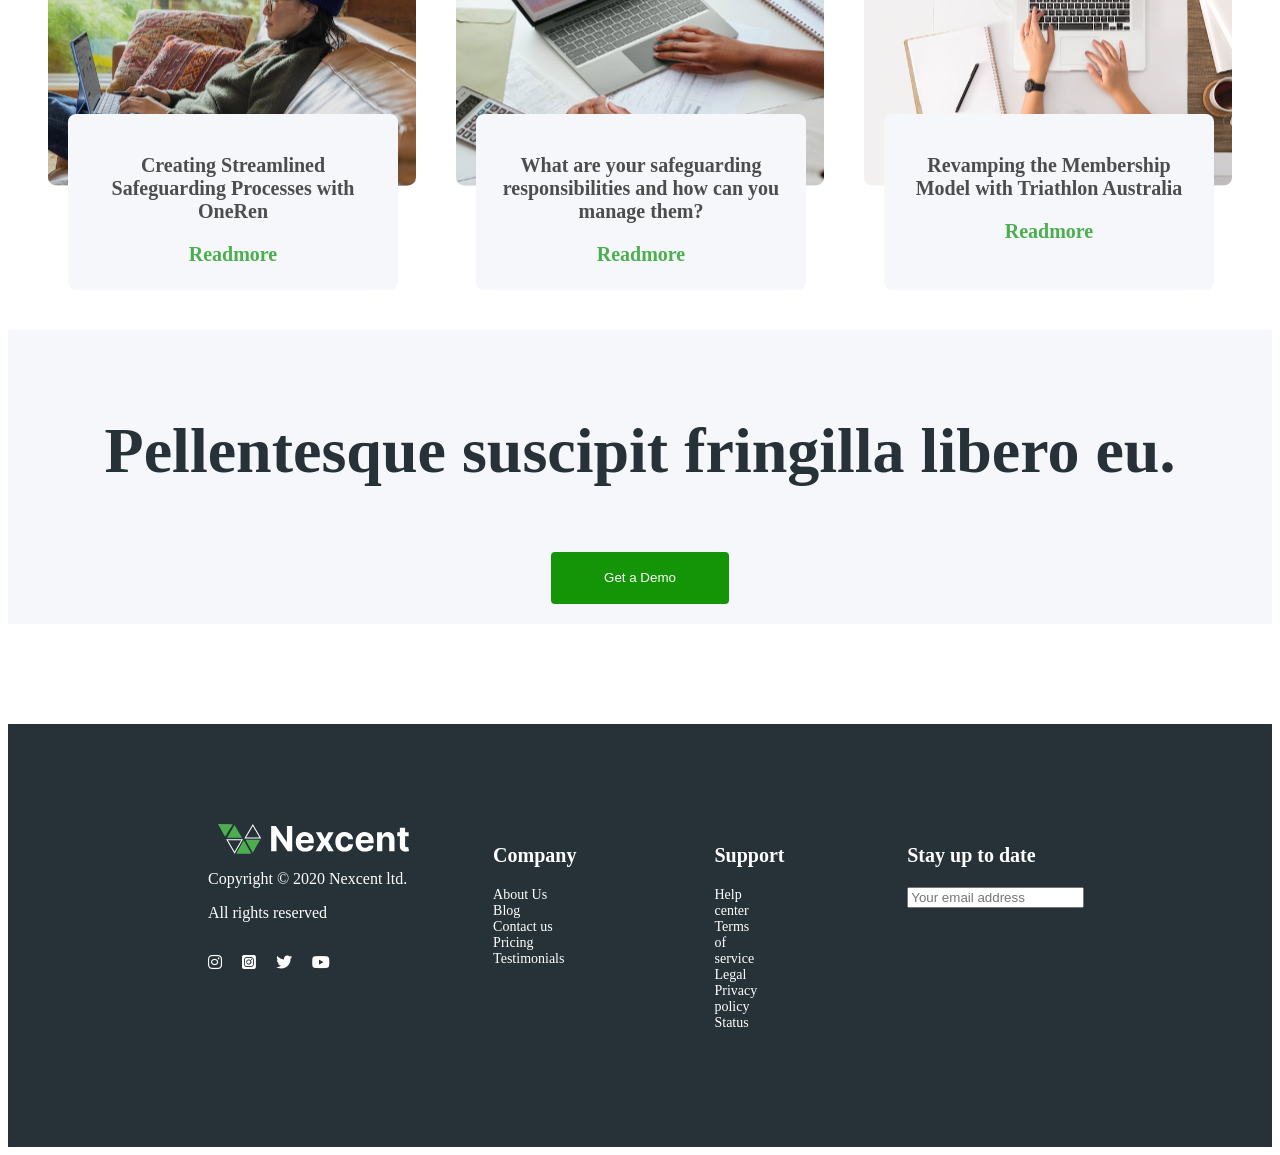
==== commit 7e6eadd1: "added footer container with css" ====
--- a/index.html
+++ b/index.html
@@ -309,5 +309,92 @@
     </main>
     <!-- main content end -->
 
+    <!-- footer content start -->
+    <footer>
+        <section class="footer-header">
+            <section class="footer-main">
+                <div class="footer-main-start">
+                    <h1>Pellentesque suscipit fringilla libero eu.</h1>
+                </div>
+                <div class="footer-main-end">
+                    <button>Get a Demo</button>
+                </div>
+            </section>
+            <section class="footer-body">
+                <div class="footer-body-container container">
+                    <div class="footer-body-left">
+                        <div class="company-logo">
+                            <img src="assets/images/svg/logo/footer-company-logo.svg" alt="Company Logo">
+                        </div>
+                        <div class="company-content">
+                            <p>Copyright © 2020 Nexcent ltd.</p>
+                            <p>All rights reserved</p>
+                        </div>
+                        <nav class="socials-media">
+                            <ul class="socials-media-list">
+                                <li class="socials-instagram">
+                                    <i class="fa-brands fa-instagram social-large"></i>
+                                    <!-- <img src="../assets/images/svg/footer/social/first.svg" alt=""/> -->
+                                </li>
+                                <li class="socials-instagram">
+                                    <i class="fa-brands fa-square-instagram social-large"></i>
+                                    <!-- <img src="../assets/images/svg/footer/social/second.svg" alt=""/> -->
+                                </li>
+                                <li class="socials-instagram">
+                                    <i class="fa-brands fa-twitter social-large"></i>
+                                    <!-- <img src="../assets/images/svg/footer/social/third.svg" alt=""/> -->
+                                </li>
+                                <li class="socials-instagram">
+                                    <i class="fa-brands fa-youtube social-large"></i>
+                                    <!-- <img src="../assets/images/svg/footer/social/fourth.svg" alt=""/> -->
+                                </li>
+                            </ul>
+                        </nav>
+                    </div>
+                    <div class="footer-body-right">
+                        <div>
+                            <div class="footer-body-title">
+                                <p>Company</p>
+
+                            </div>
+                            <nav class="footer-body-navigation">
+                                <ul class="footer-body-list">
+                                    <li class="links-item">About Us</li>
+                                    <li class="links-item">Blog</li>
+                                    <li class="links-item">Contact us</li>
+                                    <li class="links-item">Pricing</li>
+                                    <li class="links-item">Testimonials</li>
+                                </ul>
+                            </nav>
+                        </div>
+                        <div>
+                            <div class="footer-body-title">
+                                <p>Support</p>
+                            </div>
+                            <nav class="footer-body-navigation">
+                                <ul class="footer-body-list">
+                                    <li class="links-item">Help center</li>
+                                    <li class="links-item">Terms of service</li>
+                                    <li class="links-item">Legal</li>
+                                    <li class="links-item">Privacy policy</li>
+                                    <li class="links-item">Status</li>
+                                </ul>
+                            </nav>
+                        </div>
+                        <div>
+                            <div class="footer-body-title">
+                                <p>Stay up to date</p>
+                            </div>
+                            <form action="#">
+                                <input type="email" placeholder="Your email address">
+                            </form>
+                        </div>
+                    </div>
+                </div>
+            </section>
+        </section>
+    </footer>
+    <!-- footer content end -->
+
 </body>
 </html>
--- a/assets/css/styles.css
+++ b/assets/css/styles.css
@@ -421,6 +421,7 @@
 
 .community-v2{
     margin: 0 100px 10px 100px;
+    padding: 40px;
 }
 .community-v2-container{
     display: flex;
@@ -429,8 +430,16 @@
 .community-v2-start{
     text-align: center;
 }
+.community-v2-start .header{
+    color: var(--gray-color);
+    font-size: 36px;
+    font-weight: 600;
+}
 .community-v2-start .description{
-    margin: 0 420px;
+    margin: 20px 420px;
+    color: var(--gray-color);
+    font-size: 16px;
+    font-weight: 400;
 }
 .community-v2-end{
     display: flex;
@@ -464,3 +473,80 @@
     font-weight: 600;
 }
 
+
+
+/* footer  */
+/* footer  */
+/* footer  */
+
+.footer-main{
+    padding: 20px 0;
+    margin: 100px 0;
+    text-align: center;
+    background-color: #F5F7FA;
+}
+.footer-main-start h1{
+    font-size: 64px;
+    font-weight: 600;
+    color: #263238;
+}
+.footer-main-end button{
+    background-color: #149507;
+    width: 178px;
+    height: 52px;
+    color: var(--white-color);
+    border-radius: 4px;
+    border: none;
+}
+
+.footer-body{
+    padding: 50px 0;
+    background-color: #263238;
+}
+.footer-body-container{
+    display: flex;
+    margin:50px 200px;
+}
+.footer-body-left{
+    width: 33%;
+    color: var(--white-color);
+}
+.footer-body-left  .company-logo{
+    display: flex;
+}
+
+.socials-media{
+    display: flex;
+}
+
+.footer-body-right{
+    margin-top: 0;
+    display: flex;
+    width: 66%;
+    gap:100px
+}
+.footer-body-left .socials-media-list{
+    display: flex;
+    list-style: none;
+    gap: 20px;
+    padding-left:0;
+}
+.footer-body-title {
+    font-size: 20px;
+    font-weight: 600;
+    margin: 0 0 20px 0;
+    color: var(--white-color);
+}
+
+
+.footer-body-list{
+    padding: 0;
+    list-style: none;
+}
+
+.footer-body-list .links-item{
+    padding-right:50px;
+    color: var(--white-color);
+    font-size: 14px;
+    font-weight: 400;
+}
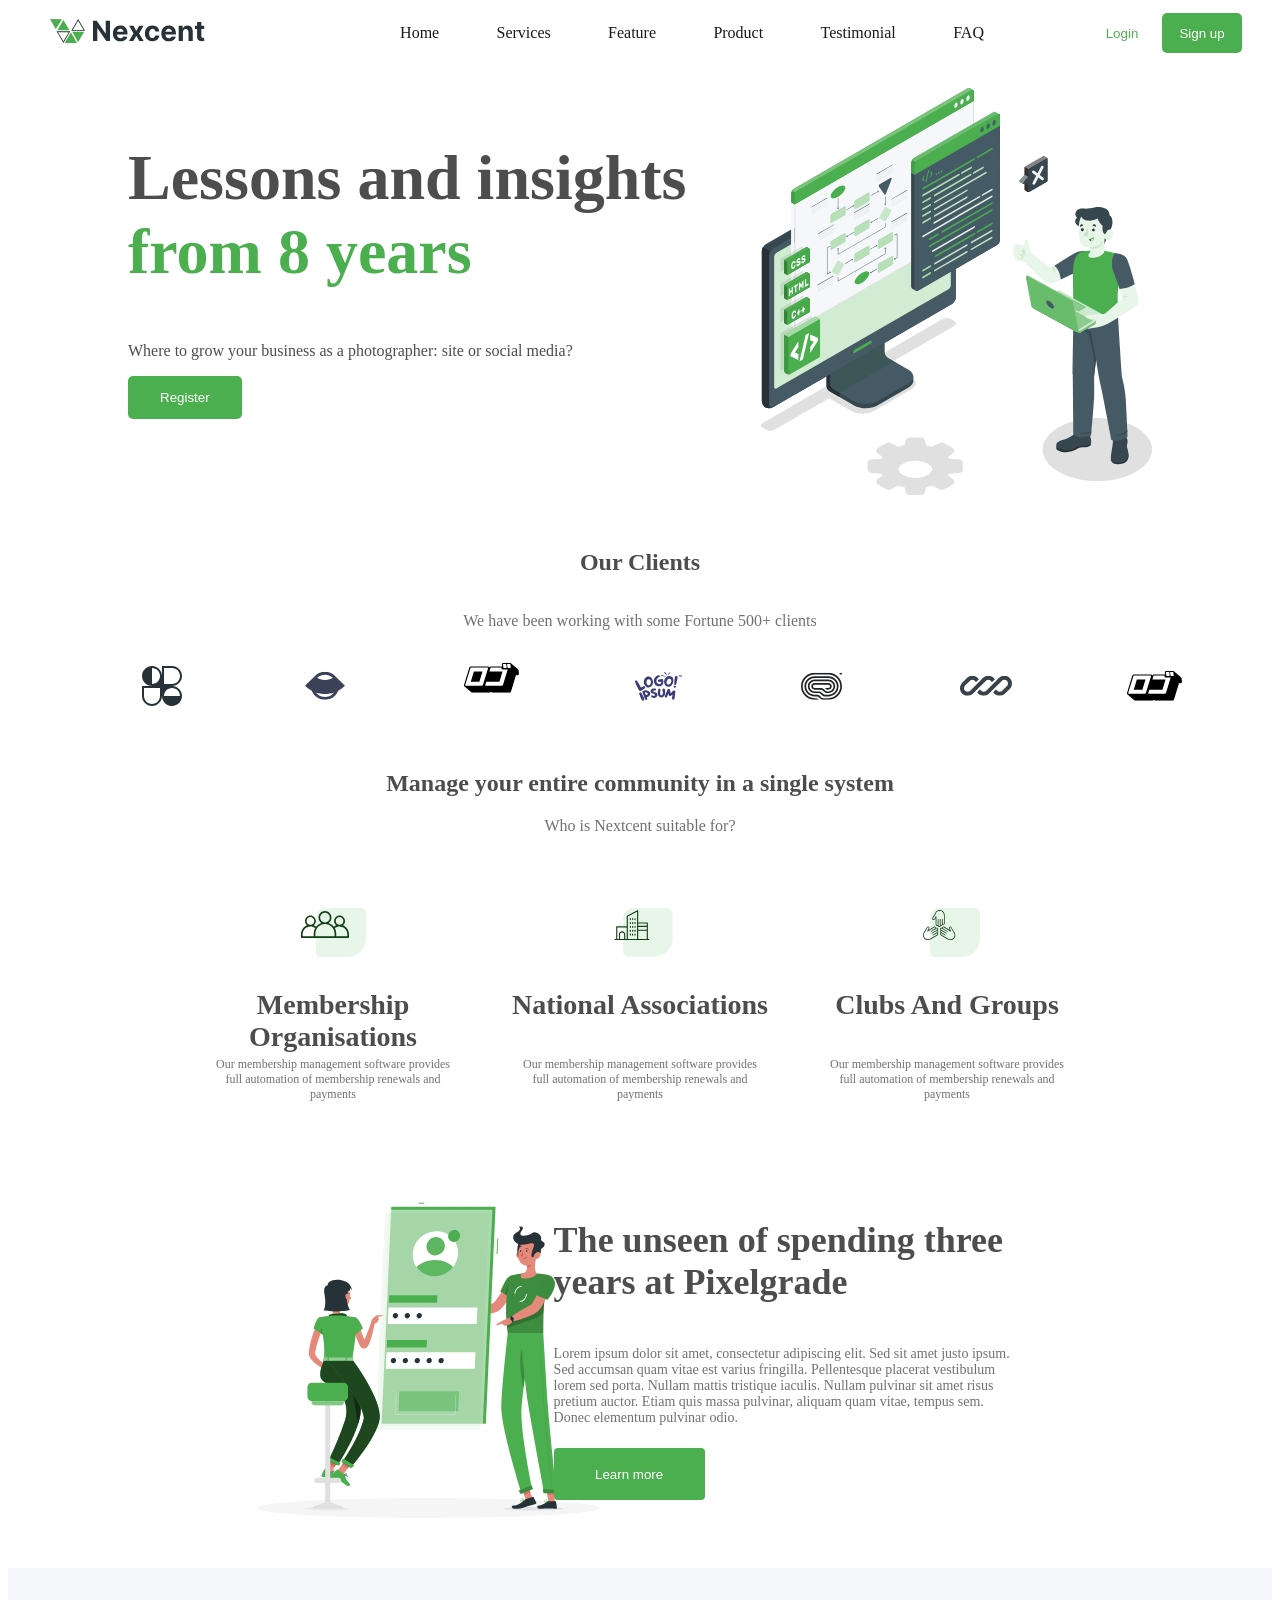
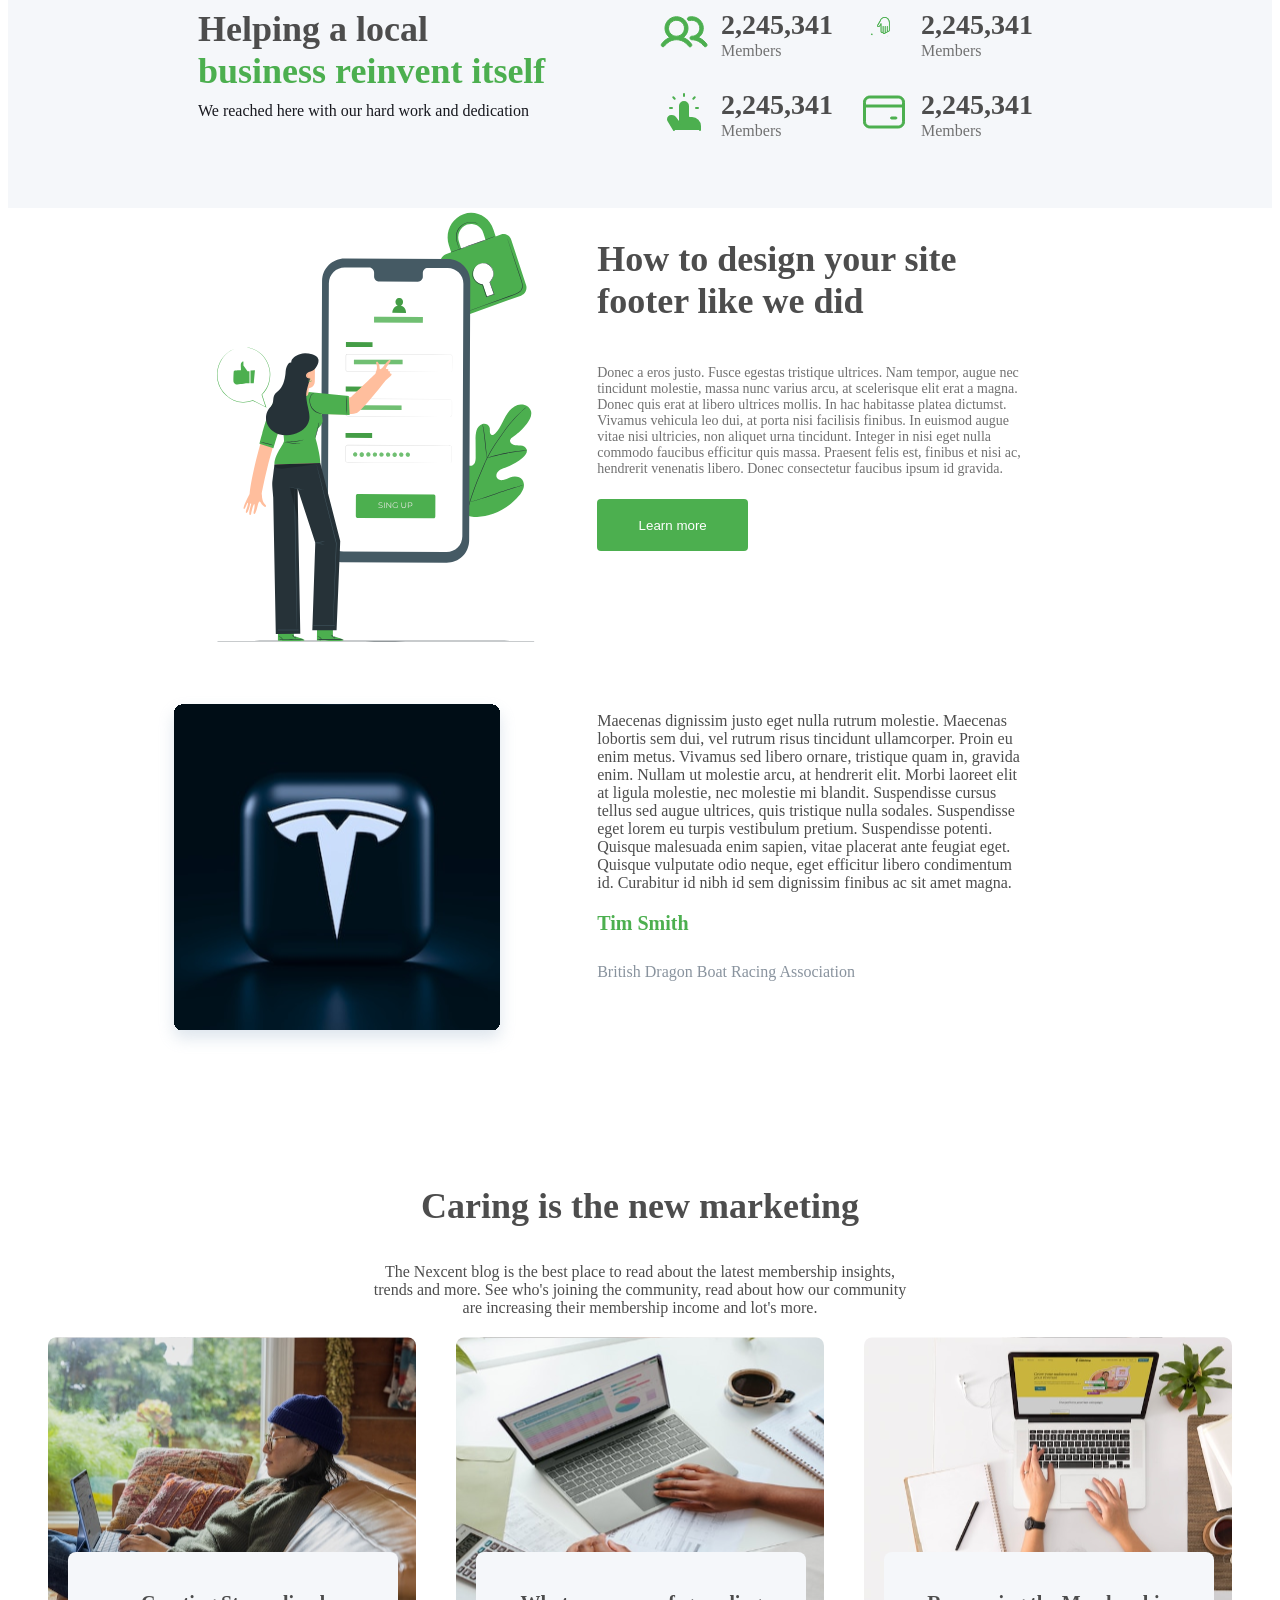
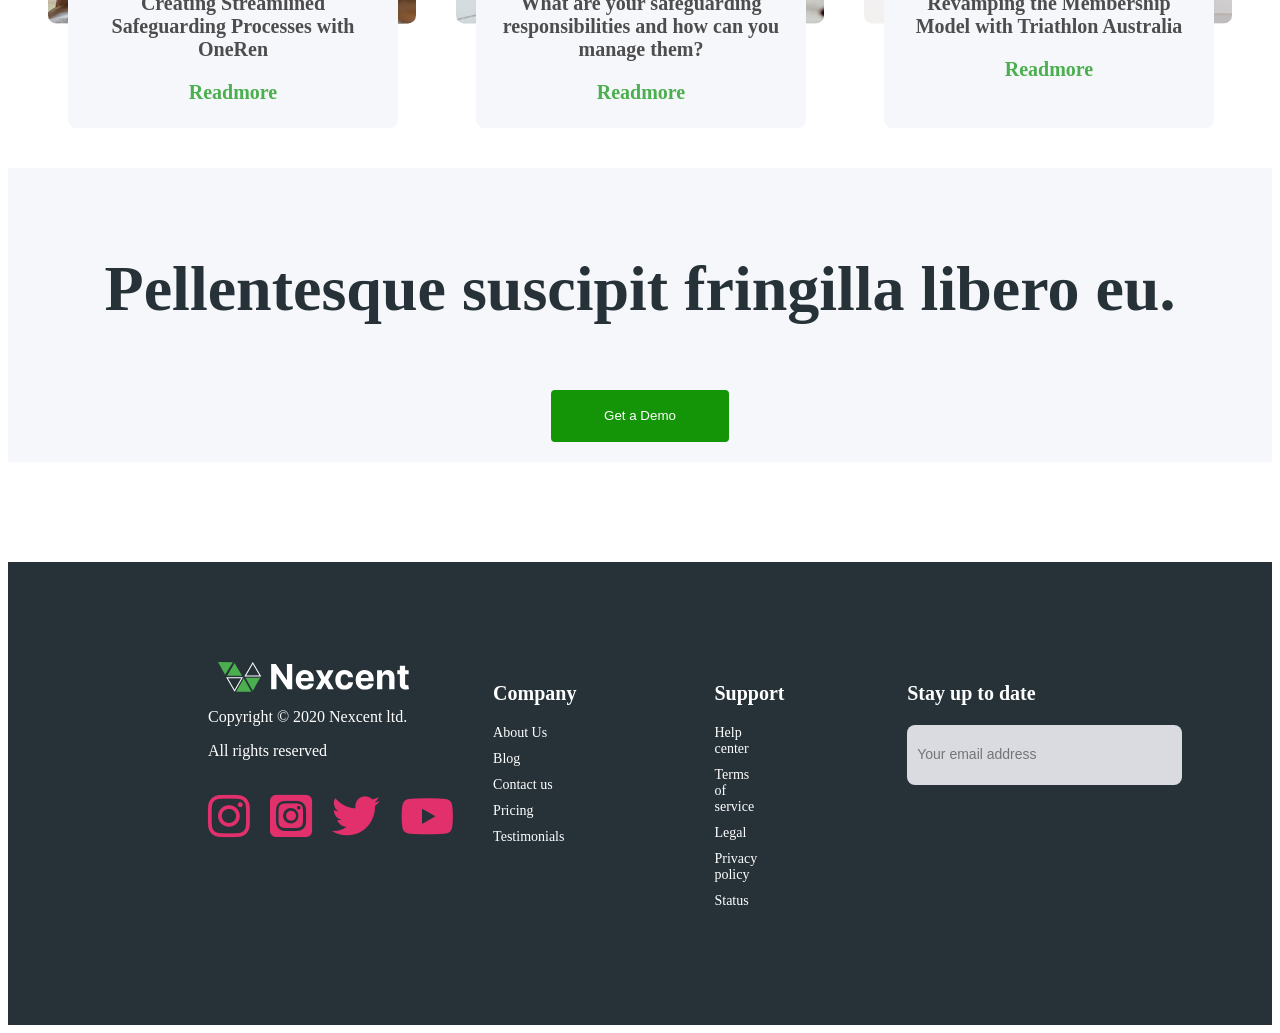
==== commit 867d9eee: "added media css files" ====
--- a/index.html
+++ b/index.html
@@ -333,19 +333,19 @@
                         <nav class="socials-media">
                             <ul class="socials-media-list">
                                 <li class="socials-instagram">
-                                    <i class="fa-brands fa-instagram social-large"></i>
+                                    <i class="fa-brands fa-instagram social-middle social-large"></i>
                                     <!-- <img src="../assets/images/svg/footer/social/first.svg" alt=""/> -->
                                 </li>
                                 <li class="socials-instagram">
-                                    <i class="fa-brands fa-square-instagram social-large"></i>
+                                    <i class="fa-brands fa-square-instagram social-middle social-large"></i>
                                     <!-- <img src="../assets/images/svg/footer/social/second.svg" alt=""/> -->
                                 </li>
                                 <li class="socials-instagram">
-                                    <i class="fa-brands fa-twitter social-large"></i>
+                                    <i class="fa-brands fa-twitter social-middle social-large"></i>
                                     <!-- <img src="../assets/images/svg/footer/social/third.svg" alt=""/> -->
                                 </li>
                                 <li class="socials-instagram">
-                                    <i class="fa-brands fa-youtube social-large"></i>
+                                    <i class="fa-brands fa-youtube social-middle social-large"></i>
                                     <!-- <img src="../assets/images/svg/footer/social/fourth.svg" alt=""/> -->
                                 </li>
                             </ul>
--- a/assets/css/styles.css
+++ b/assets/css/styles.css
@@ -436,7 +436,7 @@
     font-weight: 600;
 }
 .community-v2-start .description{
-    margin: 20px 420px;
+    margin: 20px 220px;
     color: var(--gray-color);
     font-size: 16px;
     font-weight: 400;
@@ -542,6 +542,9 @@
 .footer-body-list{
     padding: 0;
     list-style: none;
+    display: flex;
+    flex-direction: column;
+    gap: 10px;
 }
 
 .footer-body-list .links-item{
@@ -549,4 +552,178 @@
     color: var(--white-color);
     font-size: 14px;
     font-weight: 400;
+}
+.footer-body-right input{
+    width: 255px;
+    height: 40px;
+    border-radius: 8px;
+    border: none;
+    padding: 10px;
+    background-color: #D9DBE1;
+}
+.footer-body-right ::placeholder{
+    font-size: 14px;
+    font-weight: 400;
+}
+
+/* dont work */
+.social-large{
+    color: #da301a;
+    font-size:36px
+}
+
+
+@media (max-width: 1200px) {
+    .hero-left-frame h1{
+        font-size: 32px;
+    }
+    .right-illustration img{
+        width: 341px;
+        height: 307px;
+    }
+    .unlock-container{
+        display: flex;
+        margin: 0 20px;
+        gap: 10px;
+    }
+    .unlock-start img{
+        width: 300px;
+    }
+    .calendar-start img{
+        width: 300px;
+    }
+    .customer-start img{
+        width: 300px;
+    }
+    .achievements-container{
+        margin: 0 20px;
+    }
+    .achievements-start .title1 {
+        font-size: 20px;
+    }
+    .achievements-start .title2 {
+        font-size: 20px;
+    }
+
+    .customer{
+        margin: 0 20px;
+    }
+    .calendar{
+        margin: 0 20px;
+    }
+    .footer-body h1,p, .links-item{
+        font-size: 12px;
+        gap: 2px;
+    }
+    .footer-body-right{
+        gap: 20px;
+    }
+
+    .footer-body-container{
+        margin:20px 20px;
+    }
+    
+
+    .footer-body-right input{
+        width: 100px;
+    }
+
+    .community-v2-start .description{
+        margin: 20px 20px;
+    }
+    .flex-header{
+        width: 800px;
+        margin: 0 auto;
+    }
+    .company-logo{
+        width: 10%;
+    }
+    .group-menu{
+        width: 90%;
+    }
+    .social-large{
+        color: #d1bb16;
+        font-size:24px;
+    }
+
+    .footer-body-right input{
+        width: 200px;
+        height: 30px;
+    }
+    
+}
+
+@media (max-width: 800px) {
+    .hero-left-frame h1{
+        font-size: 32px;
+    }
+    .right-illustration img{
+        width: 341px;
+        height: 307px;
+    }
+    .unlock-container{
+        gap: 10px;
+    }
+    .achievements-container{
+        margin: 0 20px;
+    }
+    .achievements-start .title1 {
+        font-size: 20px;
+    }
+    .achievements-start .title2 {
+        font-size: 20px;
+    }
+
+    .calendar{
+        margin: 0 20px;
+    }
+
+    .footer-body-container{
+        margin:20px 20px;
+    }
+    
+
+    .footer-body-right input{
+        width: 100px;
+    }
+
+    .community-v2-start .description{
+        margin: 20px 20px;
+    }
+    .flex-header{
+        width: 800px;
+        margin: 0 auto;
+    }
+    .company-logo{
+        width: 10%;
+    }
+    .heading-navigation .navbar-items {
+        gap: 10px;
+    }
+    .login-signup{
+        background-color: #c86f6f;
+        display: none !important;
+    }
+    .footer-body-right input{
+        width: 150px;
+        height: 30px;
+    }
+}
+
+@media (max-width: 400px) {
+    .flex-header{
+        width: 400px;
+        margin: 0 auto;
+    }
+    .company-logo{
+        width: 1%;
+    }
+    .heading-navigation .navbar-items {
+        display: flex;
+        justify-content: flex-end;
+        gap: 10px;
+    }
+    .heading-navigation .navbar-item a {
+        font-size: 10px;
+    }
 }
--- a/assets/css/global.css
+++ b/assets/css/global.css
@@ -4,4 +4,9 @@
 
     --gray-color: #4D4D4D;
     --info-gray-color: #717171;
+}
+
+.social-large{
+    color: #E1306C;
+    font-size:48px;
 }
